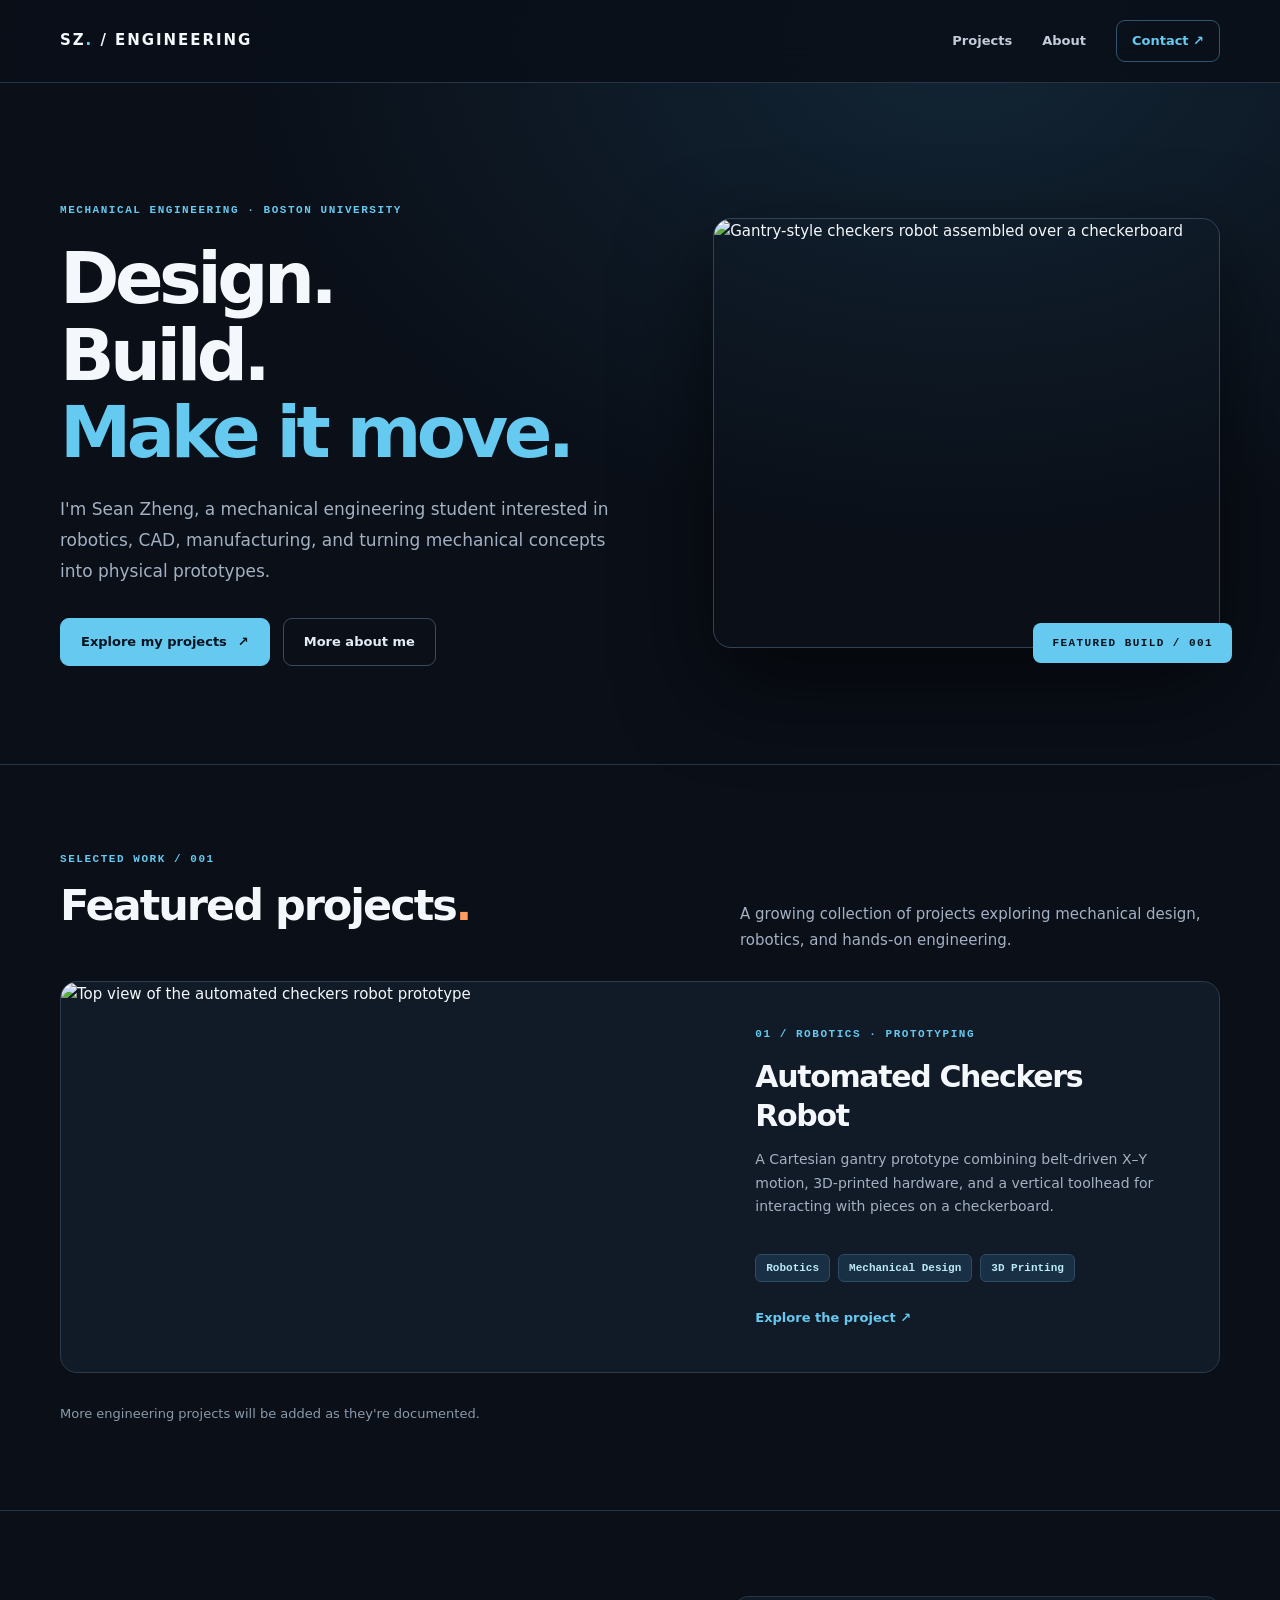
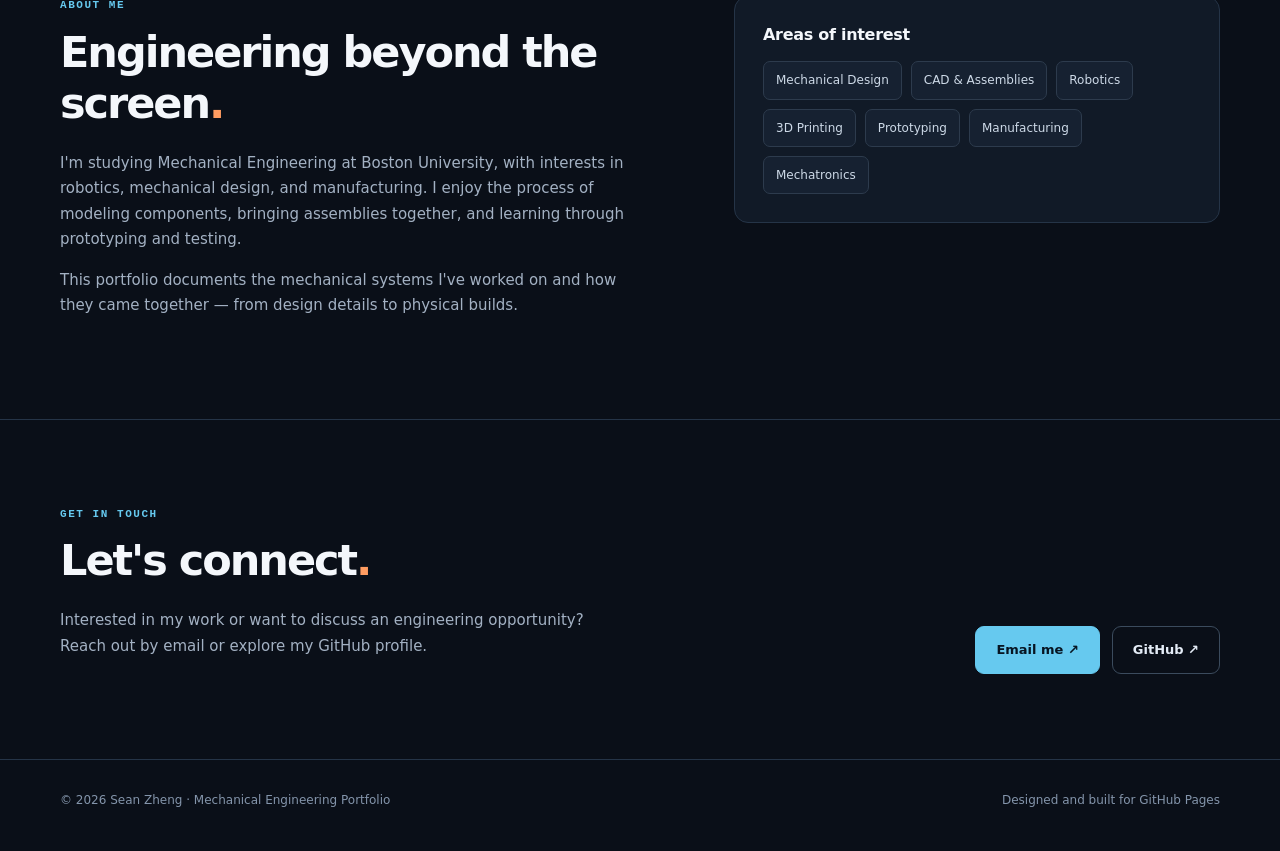
==== index.html @ 4094bebe "Add files via upload" ====
<!doctype html>
<html lang="en"><head><meta charset="utf-8"><meta name="viewport" content="width=device-width, initial-scale=1"><meta name="description" content="Sean Zheng's mechanical engineering portfolio featuring robotics, CAD design, and hands-on prototyping projects."><title>Sean Zheng | Mechanical Engineering</title><link rel="stylesheet" href="styles.css"></head><body>
<header class="site-header"><nav class="container nav" aria-label="Main navigation"><a class="logo" href="index.html">SZ<strong>.</strong> / ENGINEERING</a><div class="navlinks"><a href="#projects">Projects</a><a href="#about">About</a><a class="nav-cta" href="#contact">Contact ↗</a></div></nav></header>
<main><section class="container hero-home" id="home"><div><div class="eyebrow">Mechanical Engineering · Boston University</div><h1>Design.<br>Build.<br><span class="accent">Make it move.</span></h1><p class="lead">I'm Sean Zheng, a mechanical engineering student interested in robotics, CAD, manufacturing, and turning mechanical concepts into physical prototypes.</p><div class="actions"><a class="btn" href="#projects">Explore my projects <span aria-hidden="true">↗</span></a><a class="btn secondary" href="#about">More about me</a></div></div><div class="hero-visual"><img src="assets/checkers-assembly.webp" alt="Gantry-style checkers robot assembled over a checkerboard" fetchpriority="high"></div></section>
<section class="section" id="projects"><div class="container"><div class="section-head"><div><div class="eyebrow">Selected work / 001</div><h2>Featured projects<span class="orange">.</span></h2></div><p>A growing collection of projects exploring mechanical design, robotics, and hands-on engineering.</p></div><a class="project-card" href="projects/checkers-robot.html"><img src="assets/checkers-overhead.webp" alt="Top view of the automated checkers robot prototype" loading="lazy"><div class="card-content"><div class="eyebrow">01 / Robotics · Prototyping</div><h3>Automated Checkers Robot</h3><p>A Cartesian gantry prototype combining belt-driven X–Y motion, 3D-printed hardware, and a vertical toolhead for interacting with pieces on a checkerboard.</p><div class="tags"><span class="tag">Robotics</span><span class="tag">Mechanical Design</span><span class="tag">3D Printing</span></div><span class="text-link">Explore the project ↗</span></div></a><p class="empty-space">More engineering projects will be added as they're documented.</p></div></section>
<section class="section" id="about"><div class="container about-grid"><div><div class="eyebrow">About me</div><h2>Engineering beyond the screen<span class="orange">.</span></h2><p>I'm studying Mechanical Engineering at Boston University, with interests in robotics, mechanical design, and manufacturing. I enjoy the process of modeling components, bringing assemblies together, and learning through prototyping and testing.</p><p>This portfolio documents the mechanical systems I've worked on and how they came together — from design details to physical builds.</p></div><div class="tool-box"><h3>Areas of interest</h3><div class="tool-list"><span>Mechanical Design</span><span>CAD & Assemblies</span><span>Robotics</span><span>3D Printing</span><span>Prototyping</span><span>Manufacturing</span><span>Mechatronics</span></div></div></div></section>
<section class="section" id="contact"><div class="container contact-grid"><div><div class="eyebrow">Get in touch</div><h2>Let's connect<span class="orange">.</span></h2><p>Interested in my work or want to discuss an engineering opportunity? Reach out by email or explore my GitHub profile.</p></div><div class="contact-links"><a class="btn" href="mailto:seanzheng1119@gmail.com">Email me ↗</a><a class="btn secondary" href="https://github.com/zsean1119" target="_blank" rel="noopener noreferrer">GitHub ↗</a></div></div></section></main>
<footer class="footer"><div class="container"><span>© <span id="year">2026</span> Sean Zheng · Mechanical Engineering Portfolio</span><span>Designed and built for GitHub Pages</span></div></footer><script src="script.js"></script></body></html>
---- styles.css ----
:root{color-scheme:dark;--bg:#0a0f18;--panel:#111a27;--panel2:#162131;--line:#253447;--text:#f4f7fb;--muted:#a3b1c3;--blue:#66c9ef;--orange:#ff9c61}*{box-sizing:border-box}html{scroll-behavior:smooth}body{margin:0;background:var(--bg);color:var(--text);font:15px/1.7 Inter,ui-sans-serif,system-ui,-apple-system,BlinkMacSystemFont,"Segoe UI",sans-serif}body:before{content:"";position:absolute;top:0;left:0;right:0;height:700px;background:radial-gradient(ellipse at 75% 6%,rgba(44,107,144,.24),transparent 54%);z-index:-1;pointer-events:none}a{text-decoration:none;color:inherit}button{font:inherit}img{max-width:100%;display:block}.container{width:min(1160px,calc(100% - 48px));margin:auto}.nav{height:82px;display:flex;align-items:center;justify-content:space-between}.site-header{position:sticky;top:0;z-index:10;background:rgba(10,15,24,.88);backdrop-filter:blur(18px);border-bottom:1px solid var(--line)}.logo{font-size:15px;font-weight:900;letter-spacing:.13em}.logo strong{color:var(--blue)}.navlinks{display:flex;align-items:center;gap:30px;font-size:13px;color:#c2ccda;font-weight:650}.navlinks a:hover,.navlinks a:focus-visible{color:var(--blue)}.navlinks .nav-cta{border:1px solid #31556e;border-radius:9px;color:var(--blue);padding:9px 15px}.eyebrow{font-family:ui-monospace,SFMono-Regular,Consolas,monospace;text-transform:uppercase;letter-spacing:.14em;font-size:11px;font-weight:750;color:var(--blue)}.accent{color:var(--blue)}.orange{color:var(--orange)}h1,h2,h3,p{margin-top:0}h1{font-size:clamp(43px,6.5vw,86px);line-height:1.075;letter-spacing:-.063em;font-weight:800;margin:20px 0 23px}h2{font-size:clamp(28px,3.5vw,43px);line-height:1.18;letter-spacing:-.047em;margin:12px 0 22px}h3{font-size:19px;letter-spacing:-.018em;line-height:1.3}p{color:var(--muted)}.lead{font-size:17px;line-height:1.82;max-width:650px}.hero-home{padding:118px 0 98px;display:grid;grid-template-columns:1.07fr .93fr;gap:70px;align-items:center}.hero-home h1{font-size:clamp(48px,5.6vw,76px)}.hero-visual{position:relative}.hero-visual img{border-radius:18px;width:100%;height:430px;object-fit:cover;border:1px solid #314357;box-shadow:0 35px 90px #0009}.hero-visual:after{content:'FEATURED BUILD  /  001';position:absolute;right:-12px;bottom:-15px;white-space:nowrap;background:var(--blue);color:#061320;font:800 11px ui-monospace,monospace;letter-spacing:.13em;padding:14px 19px;border-radius:8px}.actions{display:flex;flex-wrap:wrap;gap:13px;margin-top:31px}.btn{display:inline-flex;align-items:center;gap:11px;background:var(--blue);color:#071522;border:1px solid var(--blue);border-radius:9px;padding:12px 20px;font-weight:750;font-size:13px;transition:transform .2s,background .2s}.btn:hover{transform:translateY(-2px);background:#a0e4fa}.btn.secondary{background:transparent;border-color:#3b4b5d;color:#e4ecf6}.btn.secondary:hover{background:#182636}.section{padding:85px 0;border-top:1px solid var(--line)}.section-head{display:flex;align-items:end;justify-content:space-between;gap:25px;margin-bottom:28px}.section-head p{max-width:480px;margin:0}.project-card{display:grid;grid-template-columns:1.13fr .87fr;border:1px solid #2b3b4d;background:var(--panel);border-radius:17px;overflow:hidden;transition:border-color .2s,transform .2s}.project-card:hover{border-color:#62b5d2;transform:translateY(-3px)}.project-card>img{width:100%;height:390px;object-fit:cover}.card-content{padding:43px 40px;display:flex;flex-direction:column;align-items:flex-start;justify-content:center}.card-content h3{font-size:30px;letter-spacing:-.045em;margin:13px 0}.card-content p{font-size:14px}.tags{display:flex;gap:8px;flex-wrap:wrap;margin:21px 0 25px}.tag{font:700 11px ui-monospace,monospace;color:#bce9f8;background:#193044;border:1px solid #2c4c62;border-radius:6px;padding:7px 10px}.text-link{font-size:13px;color:var(--blue);font-weight:800}.text-link:hover{text-decoration:underline}.about-grid{display:grid;grid-template-columns:1.1fr .9fr;gap:80px;align-items:start}.about-grid p{max-width:620px}.tool-box{border:1px solid var(--line);border-radius:14px;background:var(--panel);padding:28px}.tool-box h3{font-size:16px;margin-bottom:15px}.tool-list{display:flex;flex-wrap:wrap;gap:9px}.tool-list span{background:var(--panel2);padding:8px 12px;border-radius:7px;font-size:12px;color:#cdd9e7;border:1px solid #2d3b4d}.contact-grid{display:grid;grid-template-columns:1fr 1fr;gap:50px;align-items:end}.contact-grid p{max-width:540px}.contact-links{display:flex;flex-wrap:wrap;gap:12px;justify-content:flex-end}.footer{border-top:1px solid var(--line);padding:30px 0 40px;color:#8495ab;font-size:12px}.footer .container{display:flex;justify-content:space-between;gap:20px}.footer a:hover{color:var(--blue)}.breadcrumbs{margin-top:42px;display:inline-block;color:var(--blue);font-size:13px;font-weight:750}.project-hero{padding:52px 0 0}.project-hero h1{font-size:clamp(46px,7.1vw,90px)}.project-hero .lead{max-width:820px}.project-hero-image{width:100%;height:520px;object-fit:cover;border:1px solid #304355;border-radius:17px;margin-top:37px}.spec-grid{display:grid;grid-template-columns:repeat(3,1fr);gap:14px;margin:17px 0 5px}.spec{background:var(--panel);border:1px solid var(--line);border-radius:11px;padding:23px 25px}.spec-label{display:block;font:750 11px ui-monospace,monospace;color:#8b9fb3;text-transform:uppercase;letter-spacing:.08em;margin-bottom:7px}.spec strong{font-size:15px}.details{display:grid;grid-template-columns:1fr 1fr;gap:70px;align-items:center}.details img{width:100%;max-height:590px;object-fit:cover;border-radius:15px;border:1px solid var(--line)}.features{padding:0;margin:0;list-style:none}.features li{border-top:1px solid var(--line);padding:18px 0}.features li strong{display:block;color:var(--text);margin-bottom:3px}.features li span{color:var(--muted);font-size:14px}.gallery{display:grid;grid-template-columns:repeat(3,1fr);gap:16px}.gallery button{cursor:zoom-in;border:1px solid var(--line);background:var(--panel);border-radius:12px;overflow:hidden;padding:0;text-align:left;color:var(--text)}.gallery button:hover{border-color:var(--blue)}.gallery img{width:100%;height:260px;object-fit:cover}.gallery .caption{display:block;padding:12px 15px;font-size:12px;color:#cad6e4}.demo-layout{display:grid;grid-template-columns:1fr 1fr;gap:60px;align-items:center}.demo-layout video{max-height:520px;width:100%;background:#000;border:1px solid var(--line);border-radius:14px}.note{font-size:12px;max-width:650px}.lightbox{position:fixed;inset:0;z-index:40;background:#04070cf0;display:none;place-items:center;padding:50px}.lightbox.is-open{display:grid}.lightbox img{max-width:100%;max-height:86vh;object-fit:contain}.lightbox button{position:absolute;top:16px;right:22px;color:white;background:none;border:0;font-size:32px;cursor:pointer}.empty-space{margin:30px 0 0;color:#8a9aaa;font-size:13px}a:focus-visible,button:focus-visible{outline:2px solid var(--blue);outline-offset:4px}@media(max-width:850px){.hero-home{padding:75px 0;grid-template-columns:1fr;gap:40px}.hero-visual img{height:400px}.project-card{grid-template-columns:1fr}.project-card>img{height:360px}.card-content{padding:28px}.about-grid,.details,.demo-layout{grid-template-columns:1fr;gap:35px}.contact-grid{grid-template-columns:1fr;gap:12px}.contact-links{justify-content:flex-start}.project-hero-image{height:360px}.gallery{grid-template-columns:repeat(2,1fr)}.spec-grid{grid-template-columns:1fr 1fr}}@media(max-width:580px){.container{width:calc(100% - 32px)}.nav{height:68px}.logo{font-size:12px}.navlinks{gap:13px;font-size:12px}.navlinks .nav-cta{padding:7px 9px}.hero-home{padding-top:60px}.hero-home h1{font-size:49px}.hero-visual img{height:310px}.hero-visual:after{right:0}.section{padding:63px 0}.section-head{display:block}.section-head p{margin:10px 0 0}.project-card>img{height:240px}.project-hero{padding-top:20px}.project-hero h1{font-size:52px}.project-hero-image{height:250px;margin-top:25px}.spec-grid,.gallery{grid-template-columns:1fr}.gallery img{height:275px}.footer .container{display:block}.footer .container span{display:block;margin-top:9px}}@media(prefers-reduced-motion:reduce){html{scroll-behavior:auto}*{transition:none!important}}
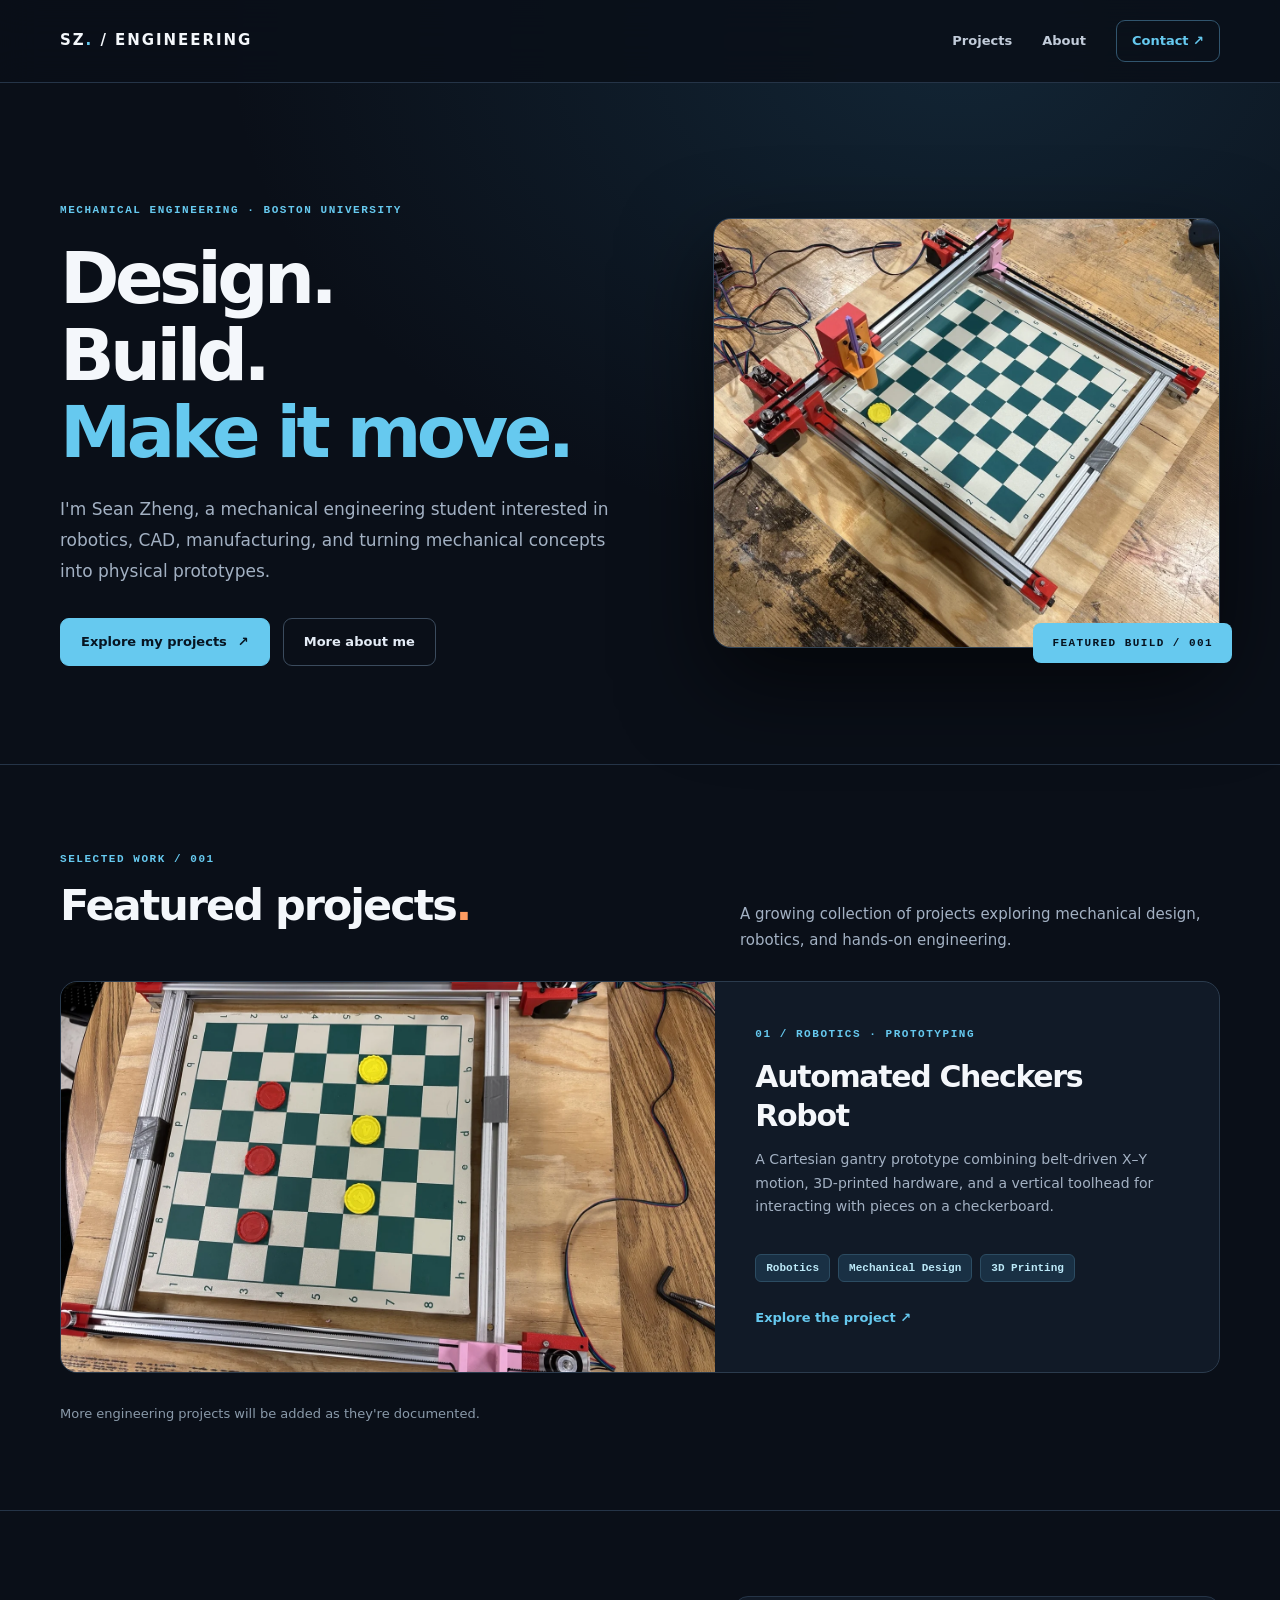
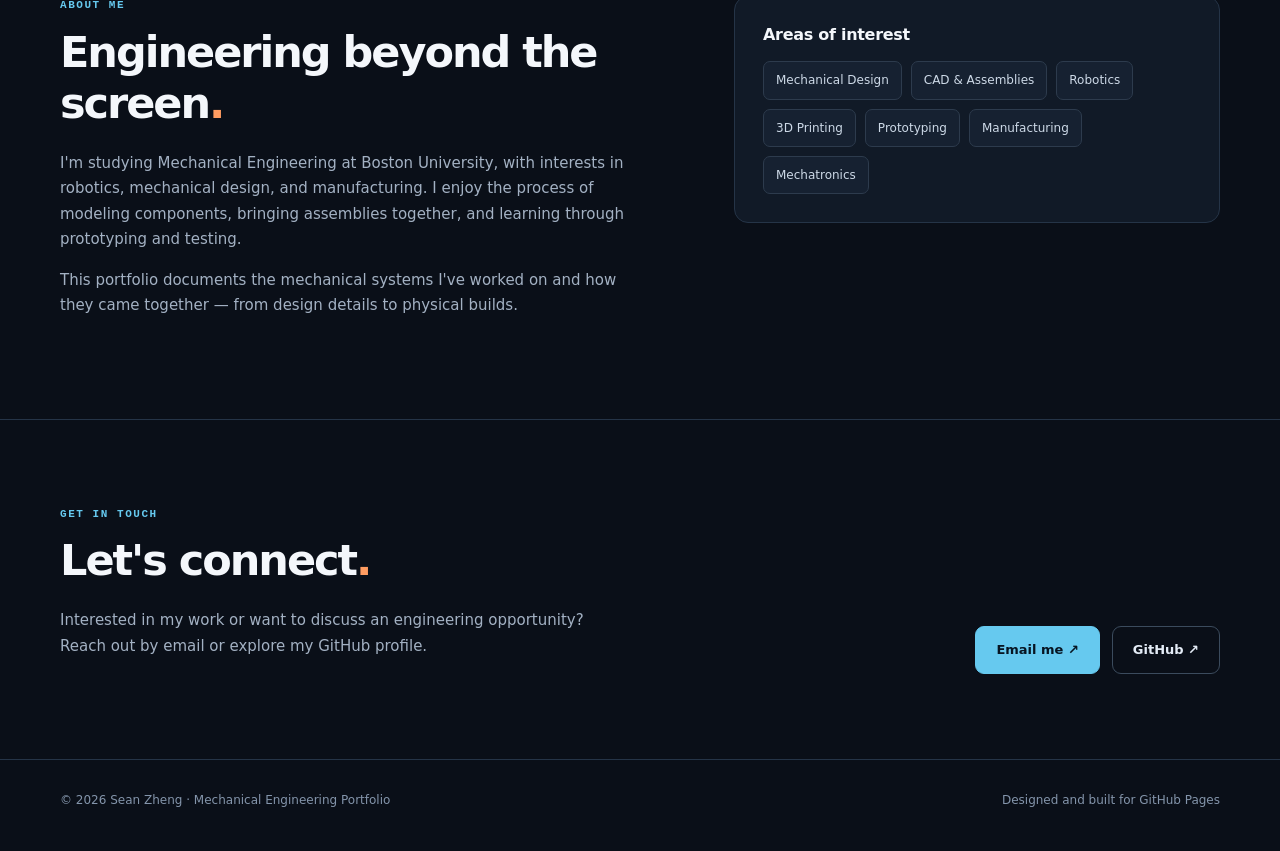
==== commit 0c5a9134: "Add files via upload" ====
--- a/index.html
+++ b/index.html
@@ -1,8 +1,8 @@
 <!doctype html>
 <html lang="en"><head><meta charset="utf-8"><meta name="viewport" content="width=device-width, initial-scale=1"><meta name="description" content="Sean Zheng's mechanical engineering portfolio featuring robotics, CAD design, and hands-on prototyping projects."><title>Sean Zheng | Mechanical Engineering</title><link rel="stylesheet" href="styles.css"></head><body>
 <header class="site-header"><nav class="container nav" aria-label="Main navigation"><a class="logo" href="index.html">SZ<strong>.</strong> / ENGINEERING</a><div class="navlinks"><a href="#projects">Projects</a><a href="#about">About</a><a class="nav-cta" href="#contact">Contact ↗</a></div></nav></header>
-<main><section class="container hero-home" id="home"><div><div class="eyebrow">Mechanical Engineering · Boston University</div><h1>Design.<br>Build.<br><span class="accent">Make it move.</span></h1><p class="lead">I'm Sean Zheng, a mechanical engineering student interested in robotics, CAD, manufacturing, and turning mechanical concepts into physical prototypes.</p><div class="actions"><a class="btn" href="#projects">Explore my projects <span aria-hidden="true">↗</span></a><a class="btn secondary" href="#about">More about me</a></div></div><div class="hero-visual"><img src="assets/checkers-assembly.webp" alt="Gantry-style checkers robot assembled over a checkerboard" fetchpriority="high"></div></section>
-<section class="section" id="projects"><div class="container"><div class="section-head"><div><div class="eyebrow">Selected work / 001</div><h2>Featured projects<span class="orange">.</span></h2></div><p>A growing collection of projects exploring mechanical design, robotics, and hands-on engineering.</p></div><a class="project-card" href="projects/checkers-robot.html"><img src="assets/checkers-overhead.webp" alt="Top view of the automated checkers robot prototype" loading="lazy"><div class="card-content"><div class="eyebrow">01 / Robotics · Prototyping</div><h3>Automated Checkers Robot</h3><p>A Cartesian gantry prototype combining belt-driven X–Y motion, 3D-printed hardware, and a vertical toolhead for interacting with pieces on a checkerboard.</p><div class="tags"><span class="tag">Robotics</span><span class="tag">Mechanical Design</span><span class="tag">3D Printing</span></div><span class="text-link">Explore the project ↗</span></div></a><p class="empty-space">More engineering projects will be added as they're documented.</p></div></section>
+<main><section class="container hero-home" id="home"><div><div class="eyebrow">Mechanical Engineering · Boston University</div><h1>Design.<br>Build.<br><span class="accent">Make it move.</span></h1><p class="lead">I'm Sean Zheng, a mechanical engineering student interested in robotics, CAD, manufacturing, and turning mechanical concepts into physical prototypes.</p><div class="actions"><a class="btn" href="#projects">Explore my projects <span aria-hidden="true">↗</span></a><a class="btn secondary" href="#about">More about me</a></div></div><div class="hero-visual"><img src="assets/Checkers Robot/checkers-assembly.webp" alt="Gantry-style checkers robot assembled over a checkerboard" fetchpriority="high"></div></section>
+<section class="section" id="projects"><div class="container"><div class="section-head"><div><div class="eyebrow">Selected work / 001</div><h2>Featured projects<span class="orange">.</span></h2></div><p>A growing collection of projects exploring mechanical design, robotics, and hands-on engineering.</p></div><a class="project-card" href="projects/checkers-robot.html"><img src="assets/Checkers Robot/checkers-overhead.webp" alt="Top view of the automated checkers robot prototype" loading="lazy"><div class="card-content"><div class="eyebrow">01 / Robotics · Prototyping</div><h3>Automated Checkers Robot</h3><p>A Cartesian gantry prototype combining belt-driven X–Y motion, 3D-printed hardware, and a vertical toolhead for interacting with pieces on a checkerboard.</p><div class="tags"><span class="tag">Robotics</span><span class="tag">Mechanical Design</span><span class="tag">3D Printing</span></div><span class="text-link">Explore the project ↗</span></div></a><p class="empty-space">More engineering projects will be added as they're documented.</p></div></section>
 <section class="section" id="about"><div class="container about-grid"><div><div class="eyebrow">About me</div><h2>Engineering beyond the screen<span class="orange">.</span></h2><p>I'm studying Mechanical Engineering at Boston University, with interests in robotics, mechanical design, and manufacturing. I enjoy the process of modeling components, bringing assemblies together, and learning through prototyping and testing.</p><p>This portfolio documents the mechanical systems I've worked on and how they came together — from design details to physical builds.</p></div><div class="tool-box"><h3>Areas of interest</h3><div class="tool-list"><span>Mechanical Design</span><span>CAD & Assemblies</span><span>Robotics</span><span>3D Printing</span><span>Prototyping</span><span>Manufacturing</span><span>Mechatronics</span></div></div></div></section>
 <section class="section" id="contact"><div class="container contact-grid"><div><div class="eyebrow">Get in touch</div><h2>Let's connect<span class="orange">.</span></h2><p>Interested in my work or want to discuss an engineering opportunity? Reach out by email or explore my GitHub profile.</p></div><div class="contact-links"><a class="btn" href="mailto:seanzheng1119@gmail.com">Email me ↗</a><a class="btn secondary" href="https://github.com/zsean1119" target="_blank" rel="noopener noreferrer">GitHub ↗</a></div></div></section></main>
 <footer class="footer"><div class="container"><span>© <span id="year">2026</span> Sean Zheng · Mechanical Engineering Portfolio</span><span>Designed and built for GitHub Pages</span></div></footer><script src="script.js"></script></body></html>
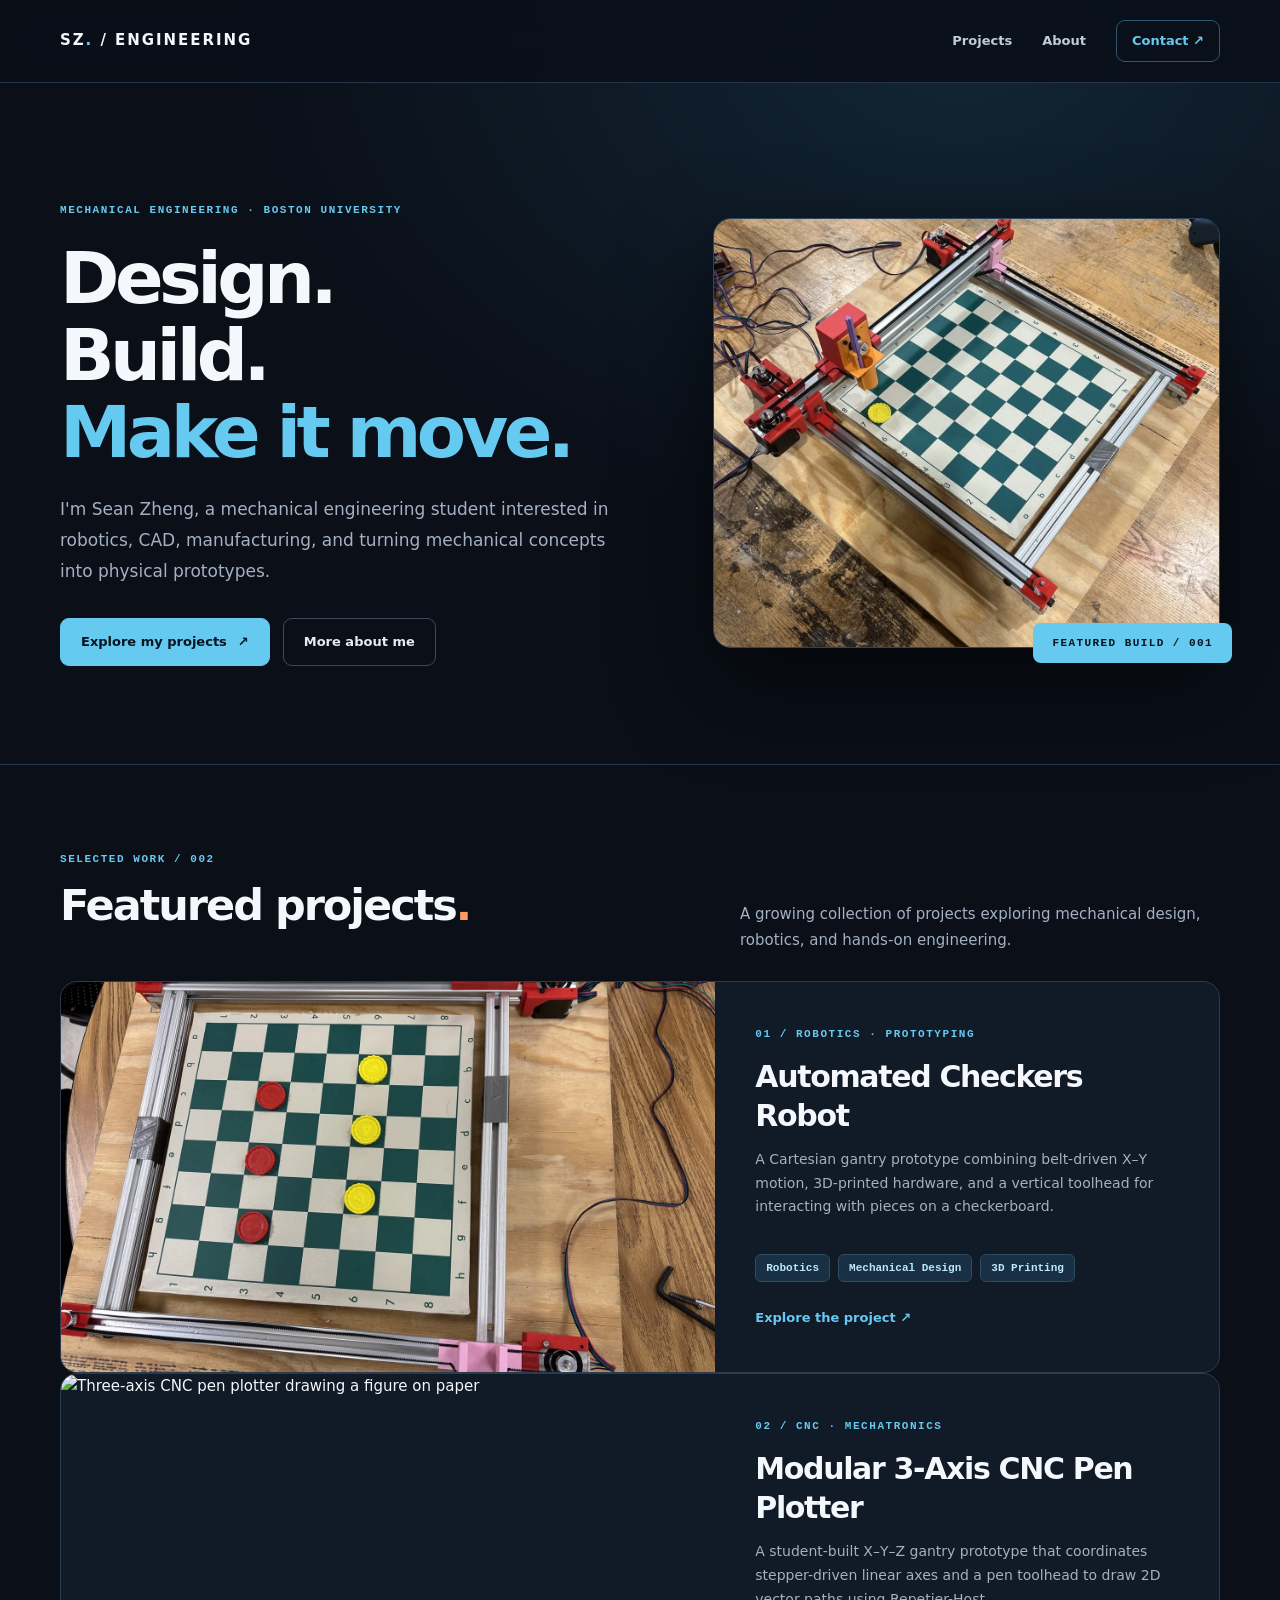
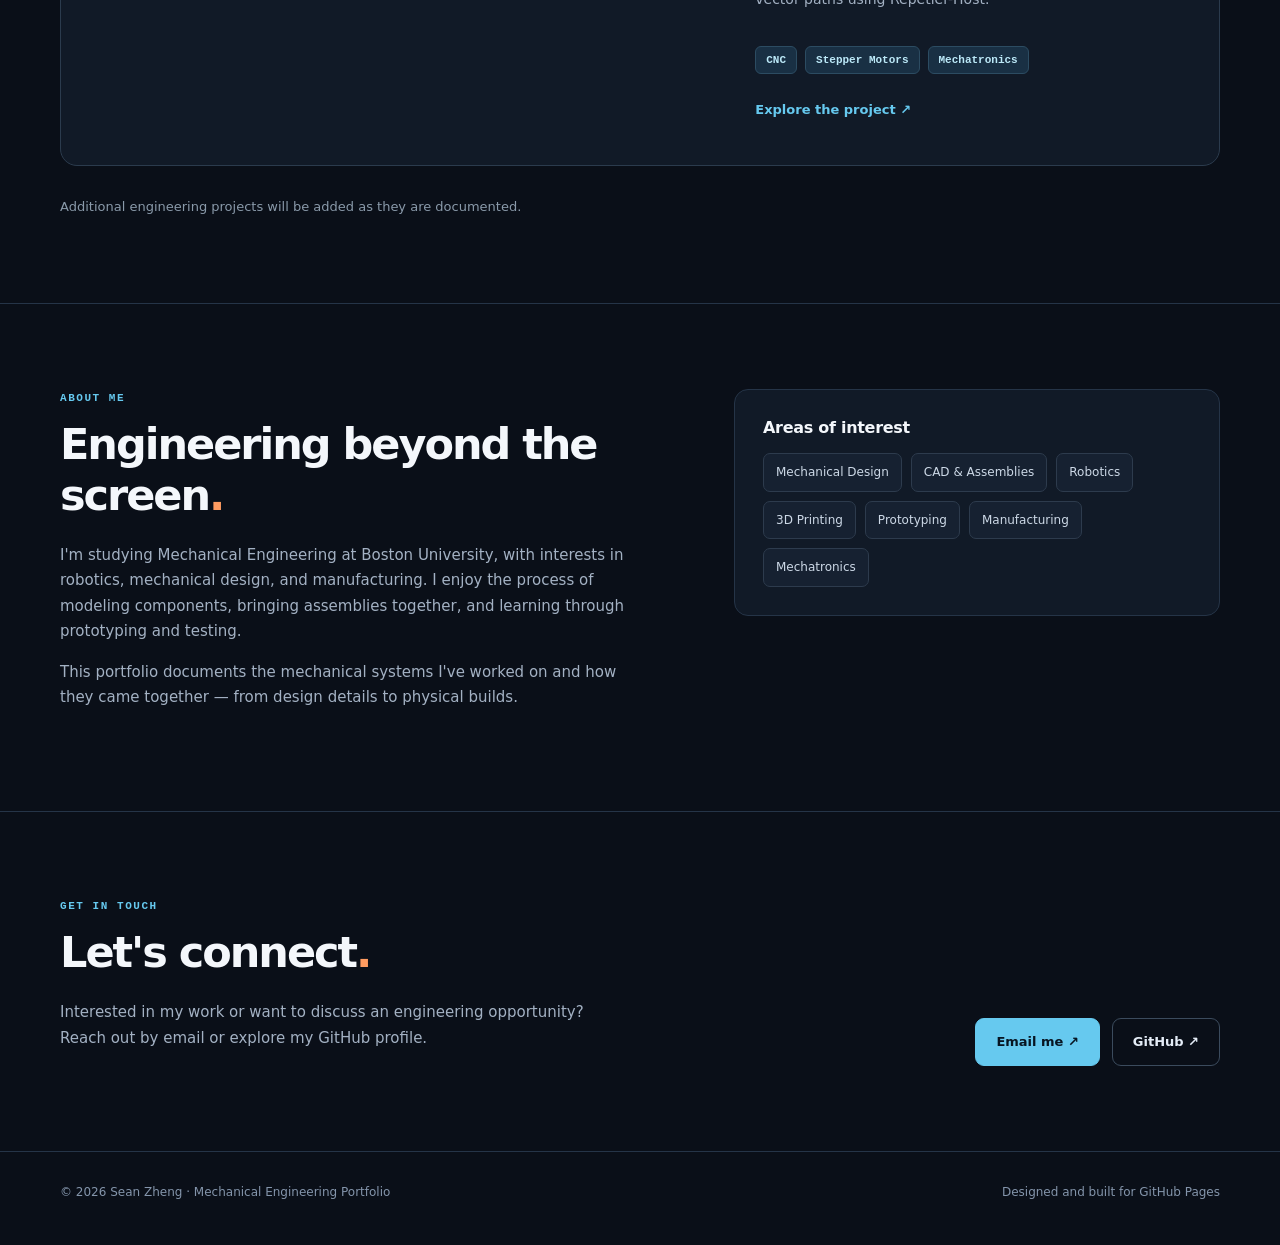
==== commit d89d7177: "Add files via upload" ====
--- a/index.html
+++ b/index.html
@@ -2,7 +2,7 @@
 <html lang="en"><head><meta charset="utf-8"><meta name="viewport" content="width=device-width, initial-scale=1"><meta name="description" content="Sean Zheng's mechanical engineering portfolio featuring robotics, CAD design, and hands-on prototyping projects."><title>Sean Zheng | Mechanical Engineering</title><link rel="stylesheet" href="styles.css"></head><body>
 <header class="site-header"><nav class="container nav" aria-label="Main navigation"><a class="logo" href="index.html">SZ<strong>.</strong> / ENGINEERING</a><div class="navlinks"><a href="#projects">Projects</a><a href="#about">About</a><a class="nav-cta" href="#contact">Contact ↗</a></div></nav></header>
 <main><section class="container hero-home" id="home"><div><div class="eyebrow">Mechanical Engineering · Boston University</div><h1>Design.<br>Build.<br><span class="accent">Make it move.</span></h1><p class="lead">I'm Sean Zheng, a mechanical engineering student interested in robotics, CAD, manufacturing, and turning mechanical concepts into physical prototypes.</p><div class="actions"><a class="btn" href="#projects">Explore my projects <span aria-hidden="true">↗</span></a><a class="btn secondary" href="#about">More about me</a></div></div><div class="hero-visual"><img src="assets/Checkers Robot/checkers-assembly.webp" alt="Gantry-style checkers robot assembled over a checkerboard" fetchpriority="high"></div></section>
-<section class="section" id="projects"><div class="container"><div class="section-head"><div><div class="eyebrow">Selected work / 001</div><h2>Featured projects<span class="orange">.</span></h2></div><p>A growing collection of projects exploring mechanical design, robotics, and hands-on engineering.</p></div><a class="project-card" href="projects/checkers-robot.html"><img src="assets/Checkers Robot/checkers-overhead.webp" alt="Top view of the automated checkers robot prototype" loading="lazy"><div class="card-content"><div class="eyebrow">01 / Robotics · Prototyping</div><h3>Automated Checkers Robot</h3><p>A Cartesian gantry prototype combining belt-driven X–Y motion, 3D-printed hardware, and a vertical toolhead for interacting with pieces on a checkerboard.</p><div class="tags"><span class="tag">Robotics</span><span class="tag">Mechanical Design</span><span class="tag">3D Printing</span></div><span class="text-link">Explore the project ↗</span></div></a><p class="empty-space">More engineering projects will be added as they're documented.</p></div></section>
+<section class="section" id="projects"><div class="container"><div class="section-head"><div><div class="eyebrow">Selected work / 002</div><h2>Featured projects<span class="orange">.</span></h2></div><p>A growing collection of projects exploring mechanical design, robotics, and hands-on engineering.</p></div><a class="project-card" href="projects/checkers-robot.html"><img src="assets/Checkers Robot/checkers-overhead.webp" alt="Top view of the automated checkers robot prototype" loading="lazy"><div class="card-content"><div class="eyebrow">01 / Robotics · Prototyping</div><h3>Automated Checkers Robot</h3><p>A Cartesian gantry prototype combining belt-driven X–Y motion, 3D-printed hardware, and a vertical toolhead for interacting with pieces on a checkerboard.</p><div class="tags"><span class="tag">Robotics</span><span class="tag">Mechanical Design</span><span class="tag">3D Printing</span></div><span class="text-link">Explore the project ↗</span></div></a><a class="project-card" href="projects/cnc-pen-plotter.html"><img src="assets/CNC Pen Plotter/plotter-complete.webp" alt="Three-axis CNC pen plotter drawing a figure on paper" loading="lazy"><div class="card-content"><div class="eyebrow">02 / CNC · Mechatronics</div><h3>Modular 3-Axis CNC Pen Plotter</h3><p>A student-built X–Y–Z gantry prototype that coordinates stepper-driven linear axes and a pen toolhead to draw 2D vector paths using Repetier-Host.</p><div class="tags"><span class="tag">CNC</span><span class="tag">Stepper Motors</span><span class="tag">Mechatronics</span></div><span class="text-link">Explore the project ↗</span></div></a><p class="empty-space">Additional engineering projects will be added as they are documented.</p></div></section>
 <section class="section" id="about"><div class="container about-grid"><div><div class="eyebrow">About me</div><h2>Engineering beyond the screen<span class="orange">.</span></h2><p>I'm studying Mechanical Engineering at Boston University, with interests in robotics, mechanical design, and manufacturing. I enjoy the process of modeling components, bringing assemblies together, and learning through prototyping and testing.</p><p>This portfolio documents the mechanical systems I've worked on and how they came together — from design details to physical builds.</p></div><div class="tool-box"><h3>Areas of interest</h3><div class="tool-list"><span>Mechanical Design</span><span>CAD & Assemblies</span><span>Robotics</span><span>3D Printing</span><span>Prototyping</span><span>Manufacturing</span><span>Mechatronics</span></div></div></div></section>
 <section class="section" id="contact"><div class="container contact-grid"><div><div class="eyebrow">Get in touch</div><h2>Let's connect<span class="orange">.</span></h2><p>Interested in my work or want to discuss an engineering opportunity? Reach out by email or explore my GitHub profile.</p></div><div class="contact-links"><a class="btn" href="mailto:seanzheng1119@gmail.com">Email me ↗</a><a class="btn secondary" href="https://github.com/zsean1119" target="_blank" rel="noopener noreferrer">GitHub ↗</a></div></div></section></main>
 <footer class="footer"><div class="container"><span>© <span id="year">2026</span> Sean Zheng · Mechanical Engineering Portfolio</span><span>Designed and built for GitHub Pages</span></div></footer><script src="script.js"></script></body></html>
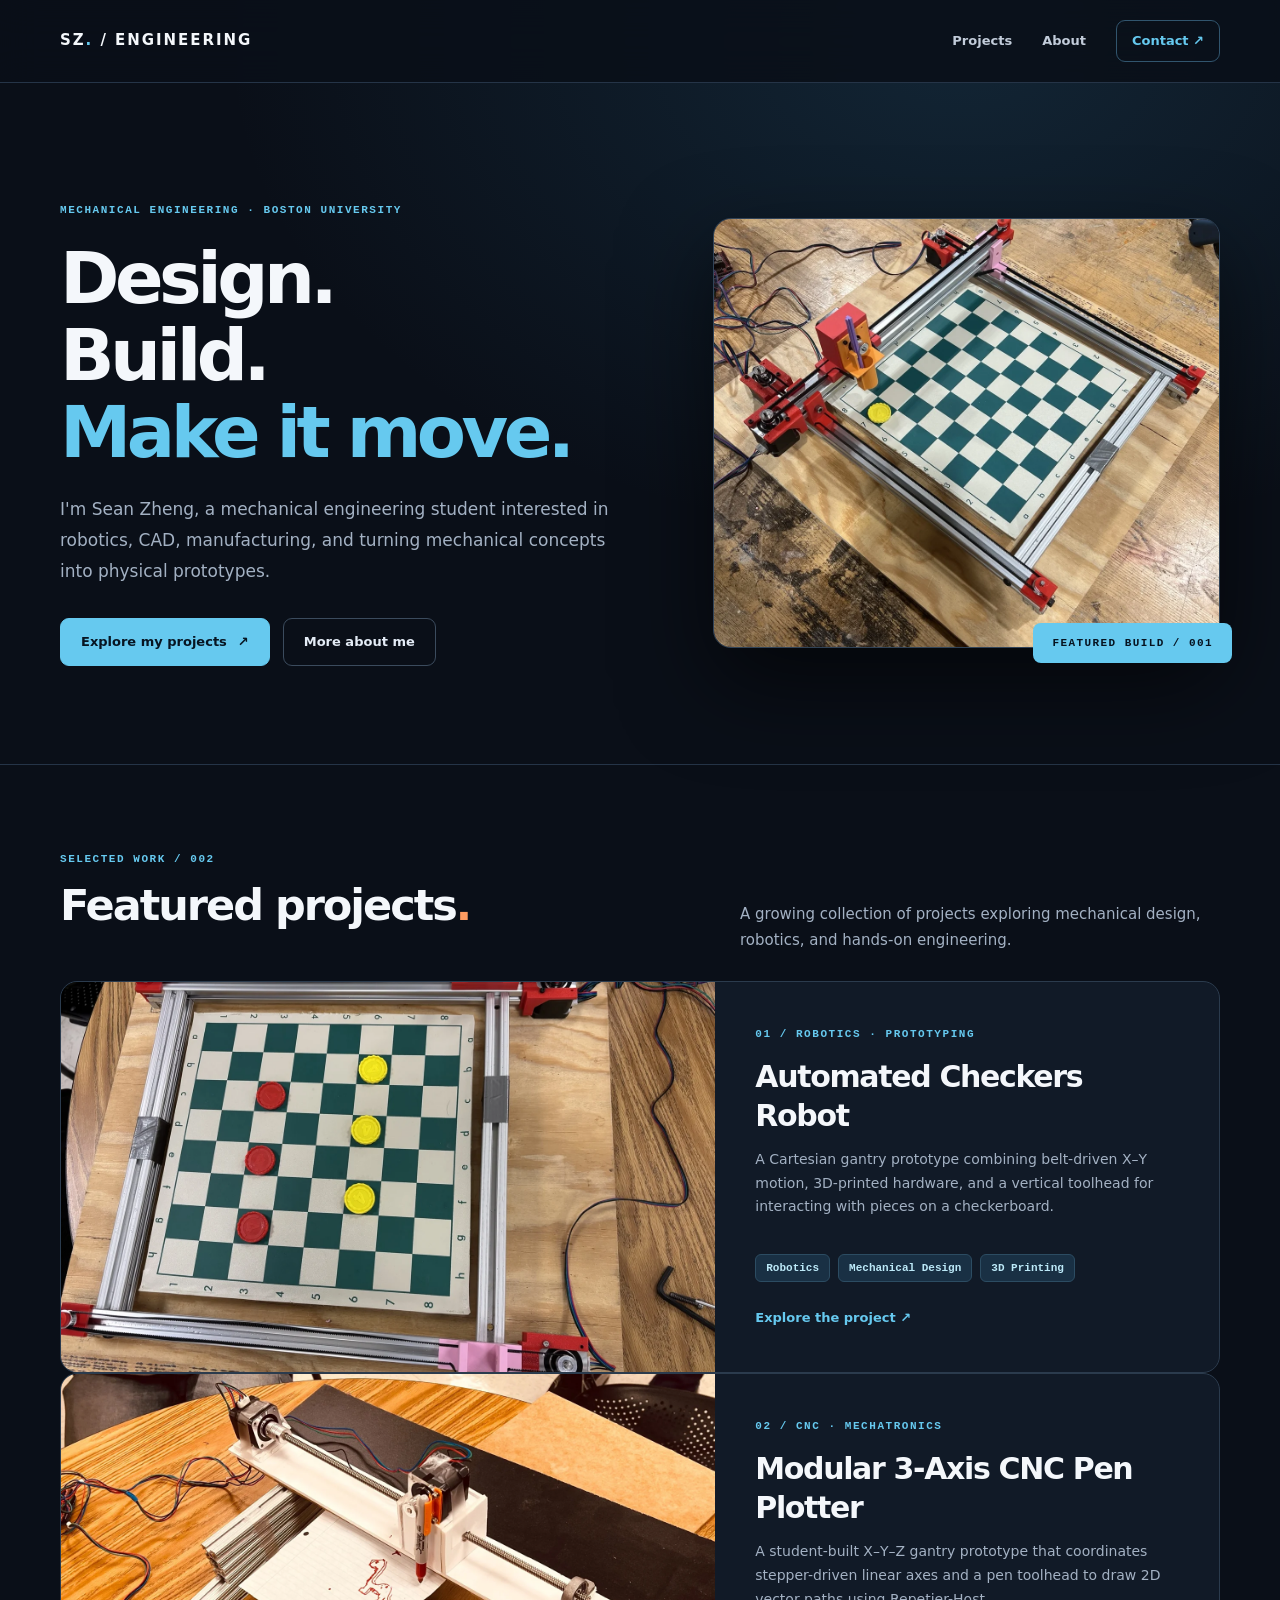
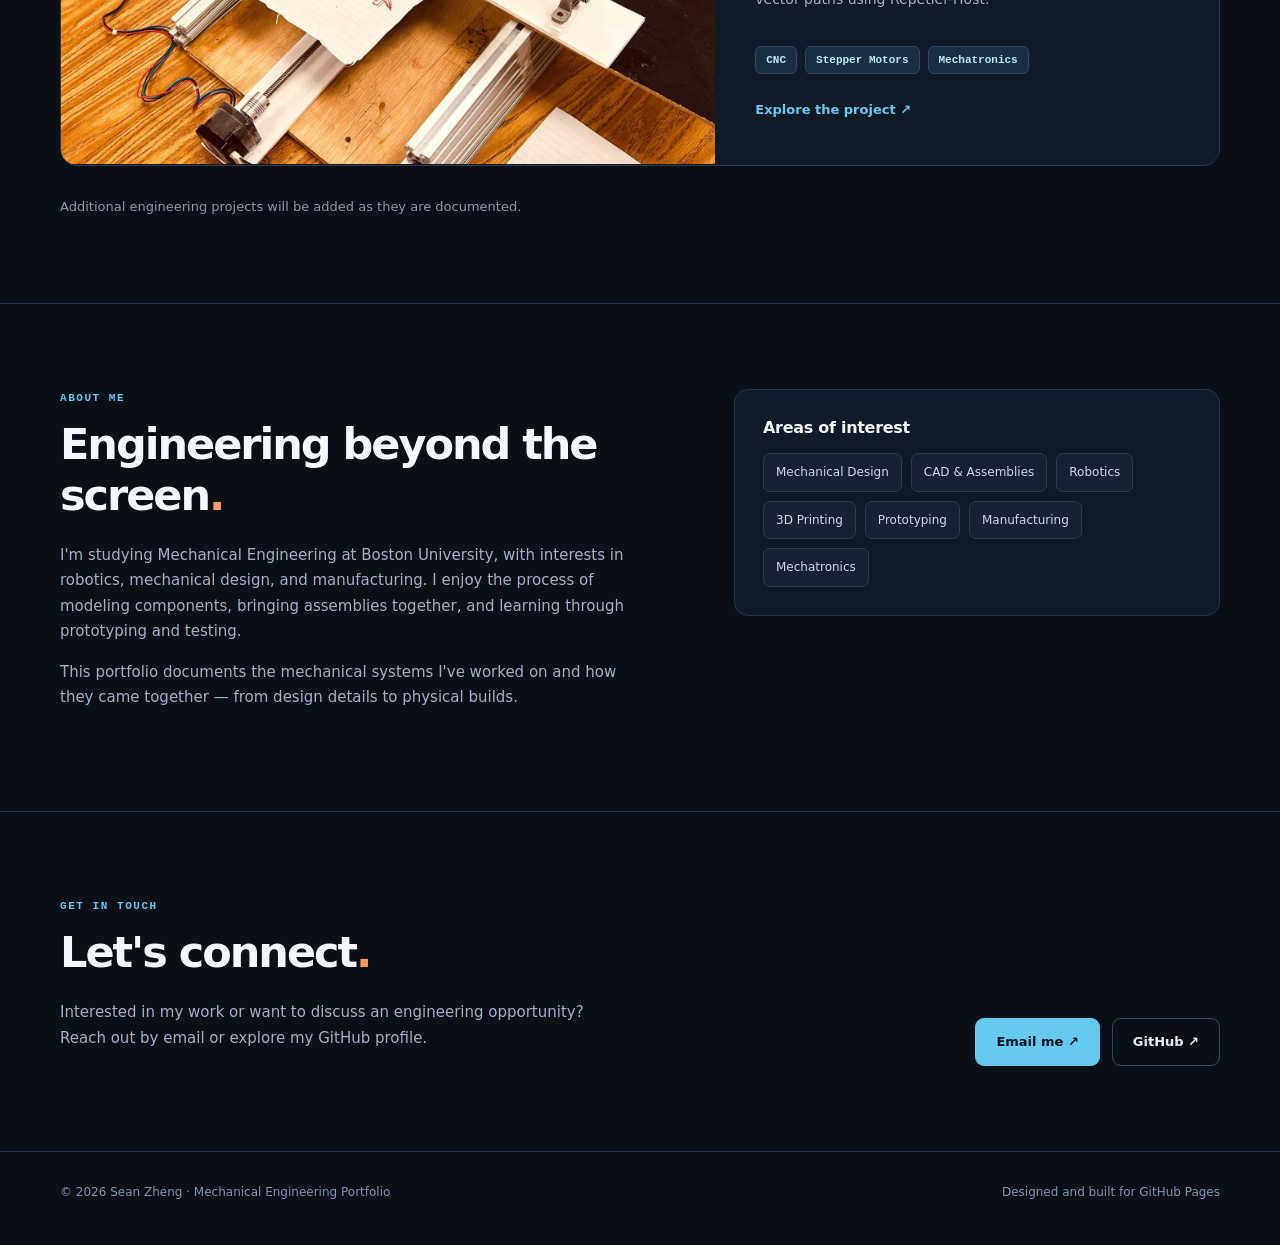
==== commit 7ecac9bb: "Add files via upload" ====
--- a/index.html
+++ b/index.html
@@ -2,7 +2,7 @@
 <html lang="en"><head><meta charset="utf-8"><meta name="viewport" content="width=device-width, initial-scale=1"><meta name="description" content="Sean Zheng's mechanical engineering portfolio featuring robotics, CAD design, and hands-on prototyping projects."><title>Sean Zheng | Mechanical Engineering</title><link rel="stylesheet" href="styles.css"></head><body>
 <header class="site-header"><nav class="container nav" aria-label="Main navigation"><a class="logo" href="index.html">SZ<strong>.</strong> / ENGINEERING</a><div class="navlinks"><a href="#projects">Projects</a><a href="#about">About</a><a class="nav-cta" href="#contact">Contact ↗</a></div></nav></header>
 <main><section class="container hero-home" id="home"><div><div class="eyebrow">Mechanical Engineering · Boston University</div><h1>Design.<br>Build.<br><span class="accent">Make it move.</span></h1><p class="lead">I'm Sean Zheng, a mechanical engineering student interested in robotics, CAD, manufacturing, and turning mechanical concepts into physical prototypes.</p><div class="actions"><a class="btn" href="#projects">Explore my projects <span aria-hidden="true">↗</span></a><a class="btn secondary" href="#about">More about me</a></div></div><div class="hero-visual"><img src="assets/Checkers Robot/checkers-assembly.webp" alt="Gantry-style checkers robot assembled over a checkerboard" fetchpriority="high"></div></section>
-<section class="section" id="projects"><div class="container"><div class="section-head"><div><div class="eyebrow">Selected work / 002</div><h2>Featured projects<span class="orange">.</span></h2></div><p>A growing collection of projects exploring mechanical design, robotics, and hands-on engineering.</p></div><a class="project-card" href="projects/checkers-robot.html"><img src="assets/Checkers Robot/checkers-overhead.webp" alt="Top view of the automated checkers robot prototype" loading="lazy"><div class="card-content"><div class="eyebrow">01 / Robotics · Prototyping</div><h3>Automated Checkers Robot</h3><p>A Cartesian gantry prototype combining belt-driven X–Y motion, 3D-printed hardware, and a vertical toolhead for interacting with pieces on a checkerboard.</p><div class="tags"><span class="tag">Robotics</span><span class="tag">Mechanical Design</span><span class="tag">3D Printing</span></div><span class="text-link">Explore the project ↗</span></div></a><a class="project-card" href="projects/cnc-pen-plotter.html"><img src="assets/CNC Pen Plotter/plotter-complete.webp" alt="Three-axis CNC pen plotter drawing a figure on paper" loading="lazy"><div class="card-content"><div class="eyebrow">02 / CNC · Mechatronics</div><h3>Modular 3-Axis CNC Pen Plotter</h3><p>A student-built X–Y–Z gantry prototype that coordinates stepper-driven linear axes and a pen toolhead to draw 2D vector paths using Repetier-Host.</p><div class="tags"><span class="tag">CNC</span><span class="tag">Stepper Motors</span><span class="tag">Mechatronics</span></div><span class="text-link">Explore the project ↗</span></div></a><p class="empty-space">Additional engineering projects will be added as they are documented.</p></div></section>
+<section class="section" id="projects"><div class="container"><div class="section-head"><div><div class="eyebrow">Selected work / 002</div><h2>Featured projects<span class="orange">.</span></h2></div><p>A growing collection of projects exploring mechanical design, robotics, and hands-on engineering.</p></div><a class="project-card" href="projects/checkers-robot.html"><img src="assets/Checkers Robot/checkers-overhead.webp" alt="Top view of the automated checkers robot prototype" loading="lazy"><div class="card-content"><div class="eyebrow">01 / Robotics · Prototyping</div><h3>Automated Checkers Robot</h3><p>A Cartesian gantry prototype combining belt-driven X–Y motion, 3D-printed hardware, and a vertical toolhead for interacting with pieces on a checkerboard.</p><div class="tags"><span class="tag">Robotics</span><span class="tag">Mechanical Design</span><span class="tag">3D Printing</span></div><span class="text-link">Explore the project ↗</span></div></a><a class="project-card" href="projects/cnc-pen-plotter.html"><img src="assets/cnc-pen-plotter/plotter-complete.webp" alt="Three-axis CNC pen plotter drawing a figure on paper" loading="lazy"><div class="card-content"><div class="eyebrow">02 / CNC · Mechatronics</div><h3>Modular 3-Axis CNC Pen Plotter</h3><p>A student-built X–Y–Z gantry prototype that coordinates stepper-driven linear axes and a pen toolhead to draw 2D vector paths using Repetier-Host.</p><div class="tags"><span class="tag">CNC</span><span class="tag">Stepper Motors</span><span class="tag">Mechatronics</span></div><span class="text-link">Explore the project ↗</span></div></a><p class="empty-space">Additional engineering projects will be added as they are documented.</p></div></section>
 <section class="section" id="about"><div class="container about-grid"><div><div class="eyebrow">About me</div><h2>Engineering beyond the screen<span class="orange">.</span></h2><p>I'm studying Mechanical Engineering at Boston University, with interests in robotics, mechanical design, and manufacturing. I enjoy the process of modeling components, bringing assemblies together, and learning through prototyping and testing.</p><p>This portfolio documents the mechanical systems I've worked on and how they came together — from design details to physical builds.</p></div><div class="tool-box"><h3>Areas of interest</h3><div class="tool-list"><span>Mechanical Design</span><span>CAD & Assemblies</span><span>Robotics</span><span>3D Printing</span><span>Prototyping</span><span>Manufacturing</span><span>Mechatronics</span></div></div></div></section>
 <section class="section" id="contact"><div class="container contact-grid"><div><div class="eyebrow">Get in touch</div><h2>Let's connect<span class="orange">.</span></h2><p>Interested in my work or want to discuss an engineering opportunity? Reach out by email or explore my GitHub profile.</p></div><div class="contact-links"><a class="btn" href="mailto:seanzheng1119@gmail.com">Email me ↗</a><a class="btn secondary" href="https://github.com/zsean1119" target="_blank" rel="noopener noreferrer">GitHub ↗</a></div></div></section></main>
 <footer class="footer"><div class="container"><span>© <span id="year">2026</span> Sean Zheng · Mechanical Engineering Portfolio</span><span>Designed and built for GitHub Pages</span></div></footer><script src="script.js"></script></body></html>
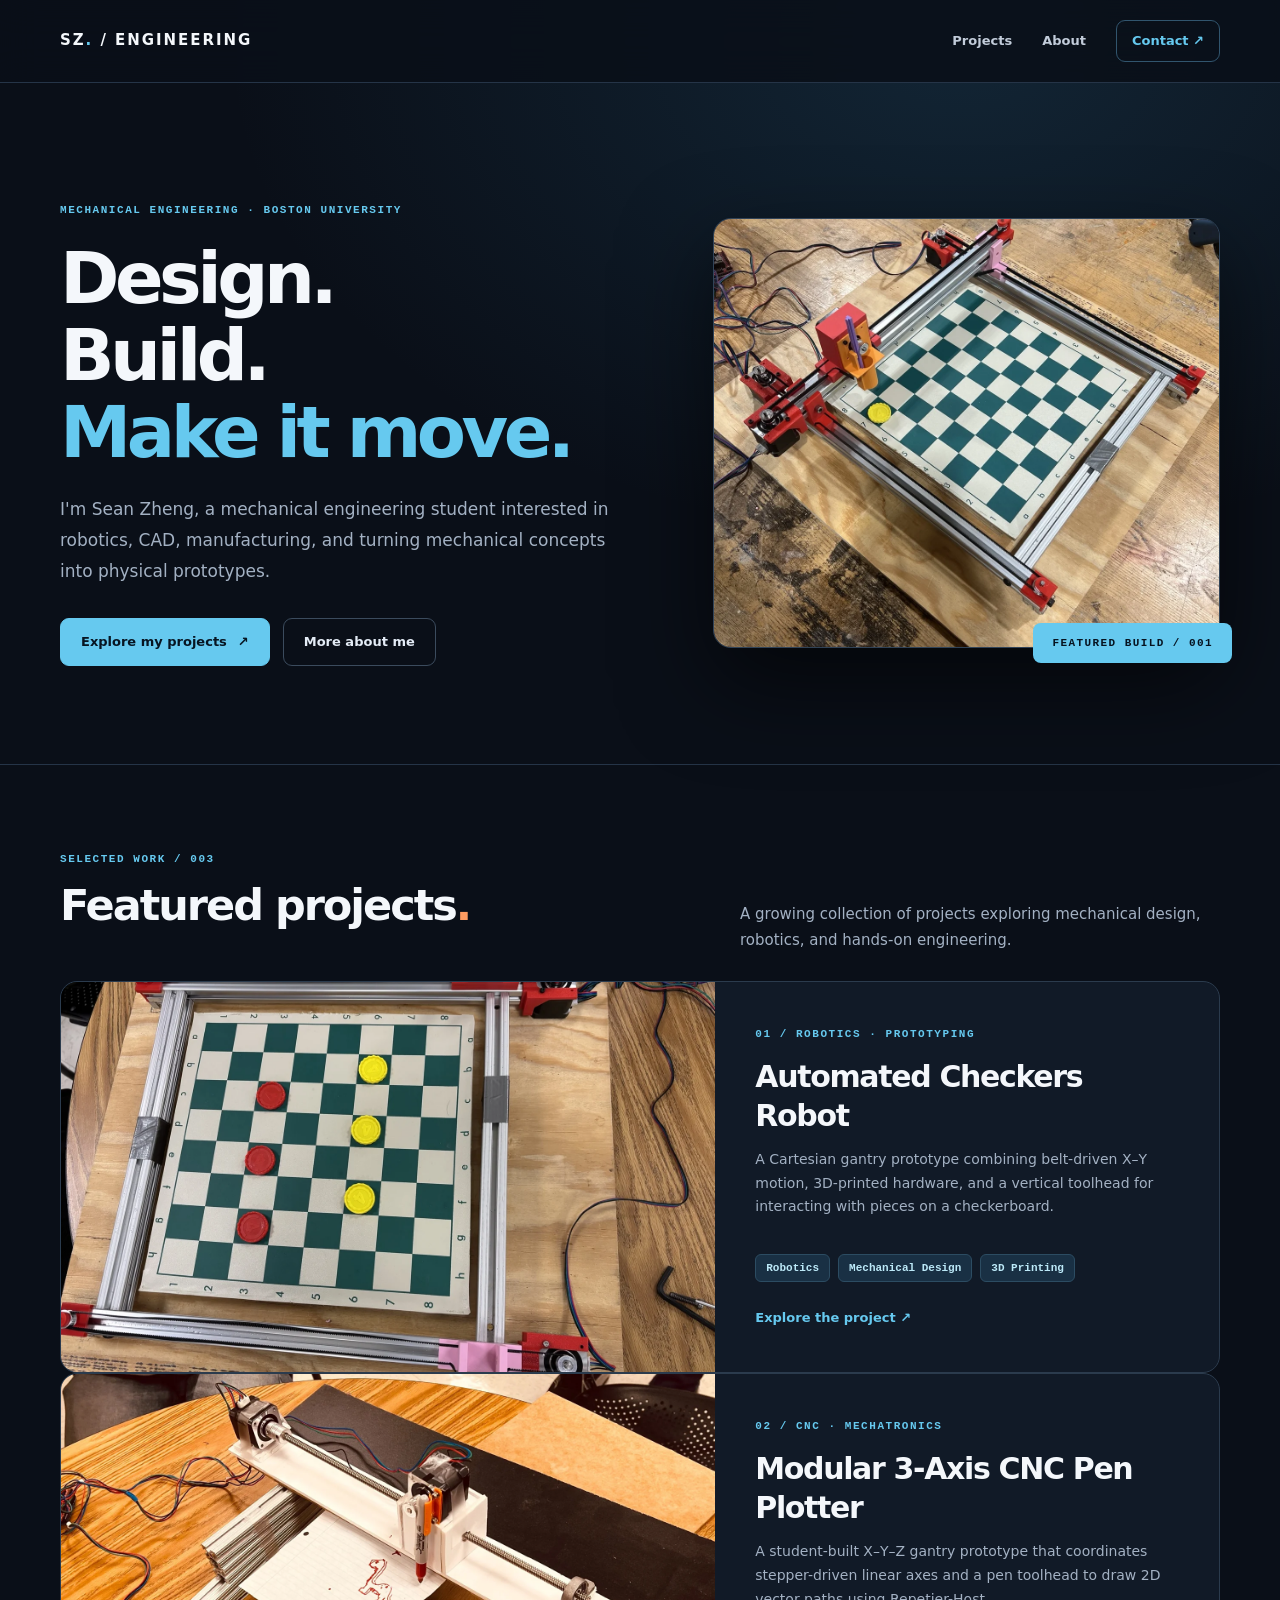
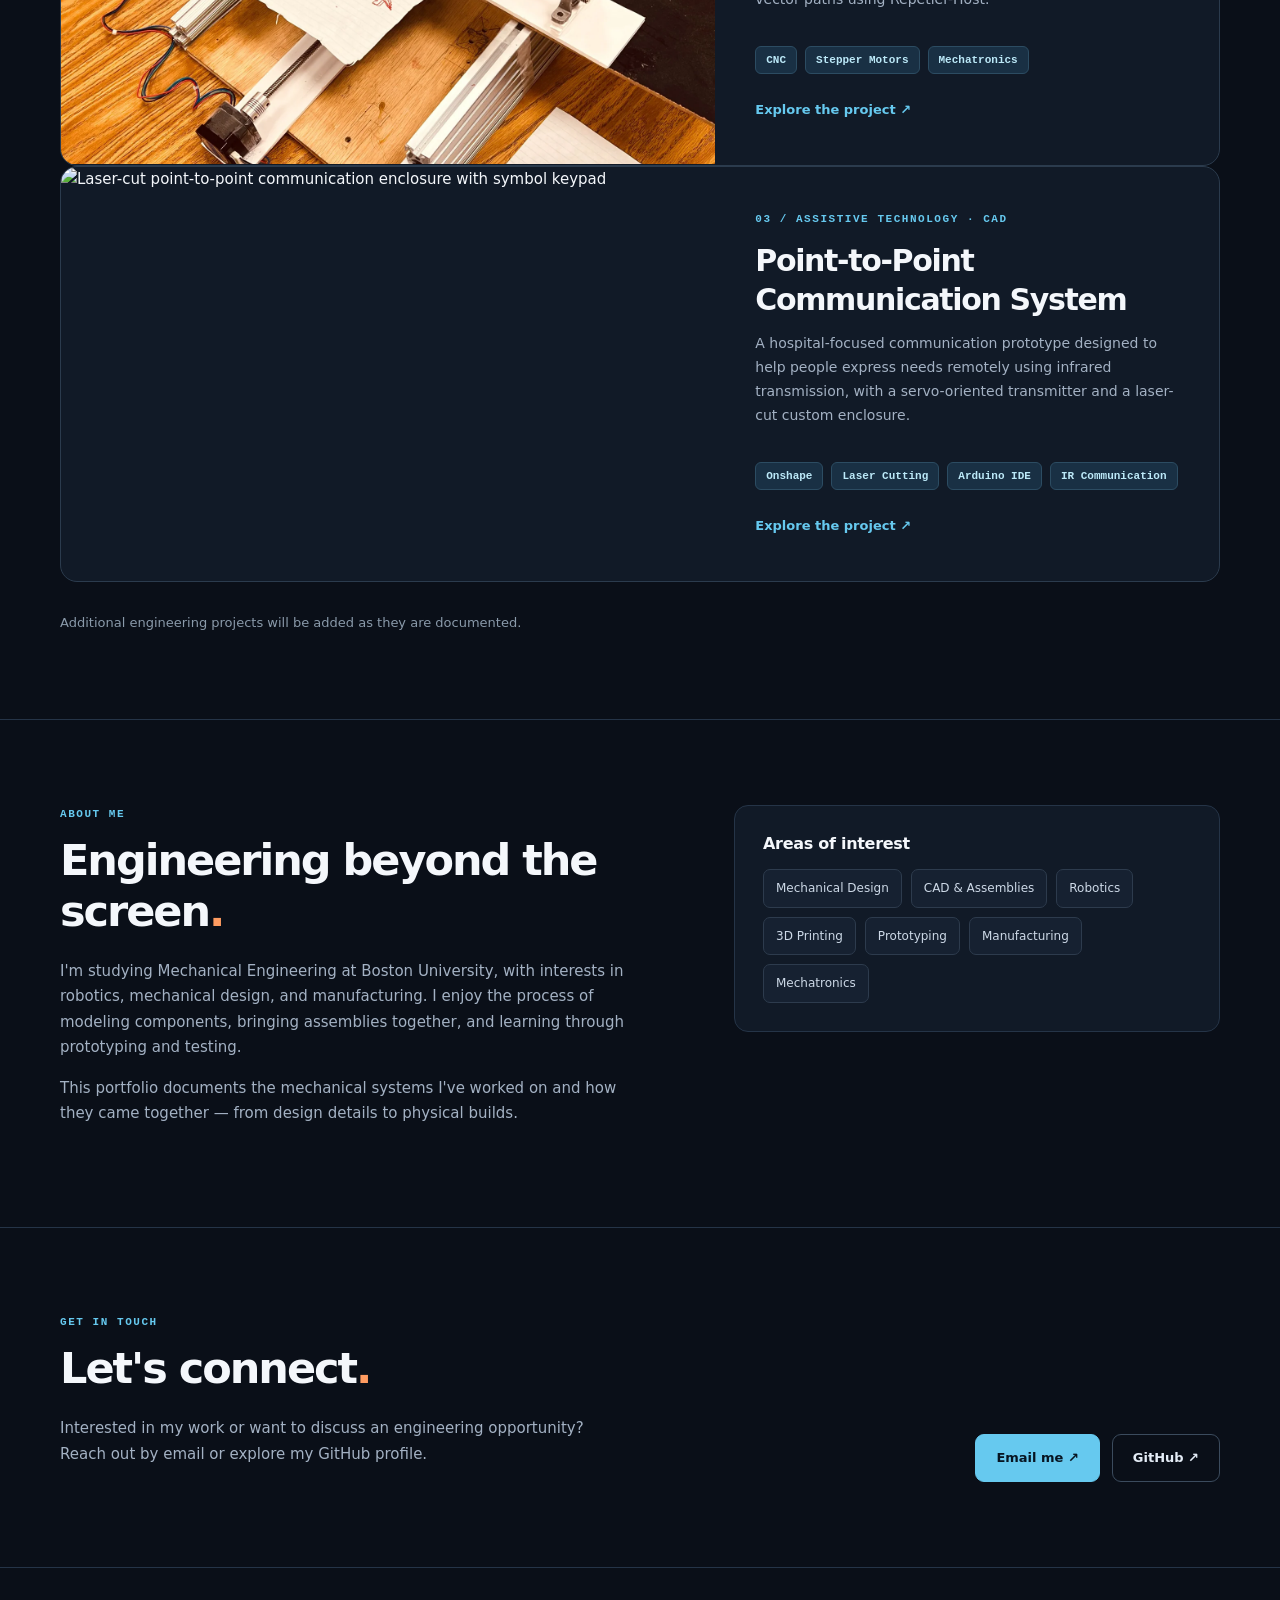
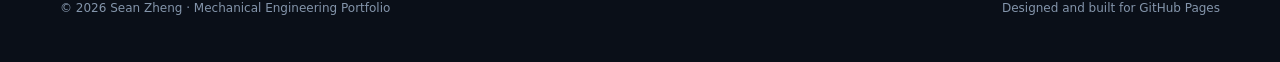
==== commit ba400d04: "Add files via upload" ====
--- a/index.html
+++ b/index.html
@@ -2,7 +2,7 @@
 <html lang="en"><head><meta charset="utf-8"><meta name="viewport" content="width=device-width, initial-scale=1"><meta name="description" content="Sean Zheng's mechanical engineering portfolio featuring robotics, CAD design, and hands-on prototyping projects."><title>Sean Zheng | Mechanical Engineering</title><link rel="stylesheet" href="styles.css"></head><body>
 <header class="site-header"><nav class="container nav" aria-label="Main navigation"><a class="logo" href="index.html">SZ<strong>.</strong> / ENGINEERING</a><div class="navlinks"><a href="#projects">Projects</a><a href="#about">About</a><a class="nav-cta" href="#contact">Contact ↗</a></div></nav></header>
 <main><section class="container hero-home" id="home"><div><div class="eyebrow">Mechanical Engineering · Boston University</div><h1>Design.<br>Build.<br><span class="accent">Make it move.</span></h1><p class="lead">I'm Sean Zheng, a mechanical engineering student interested in robotics, CAD, manufacturing, and turning mechanical concepts into physical prototypes.</p><div class="actions"><a class="btn" href="#projects">Explore my projects <span aria-hidden="true">↗</span></a><a class="btn secondary" href="#about">More about me</a></div></div><div class="hero-visual"><img src="assets/Checkers Robot/checkers-assembly.webp" alt="Gantry-style checkers robot assembled over a checkerboard" fetchpriority="high"></div></section>
-<section class="section" id="projects"><div class="container"><div class="section-head"><div><div class="eyebrow">Selected work / 002</div><h2>Featured projects<span class="orange">.</span></h2></div><p>A growing collection of projects exploring mechanical design, robotics, and hands-on engineering.</p></div><a class="project-card" href="projects/checkers-robot.html"><img src="assets/Checkers Robot/checkers-overhead.webp" alt="Top view of the automated checkers robot prototype" loading="lazy"><div class="card-content"><div class="eyebrow">01 / Robotics · Prototyping</div><h3>Automated Checkers Robot</h3><p>A Cartesian gantry prototype combining belt-driven X–Y motion, 3D-printed hardware, and a vertical toolhead for interacting with pieces on a checkerboard.</p><div class="tags"><span class="tag">Robotics</span><span class="tag">Mechanical Design</span><span class="tag">3D Printing</span></div><span class="text-link">Explore the project ↗</span></div></a><a class="project-card" href="projects/cnc-pen-plotter.html"><img src="assets/cnc-pen-plotter/plotter-complete.webp" alt="Three-axis CNC pen plotter drawing a figure on paper" loading="lazy"><div class="card-content"><div class="eyebrow">02 / CNC · Mechatronics</div><h3>Modular 3-Axis CNC Pen Plotter</h3><p>A student-built X–Y–Z gantry prototype that coordinates stepper-driven linear axes and a pen toolhead to draw 2D vector paths using Repetier-Host.</p><div class="tags"><span class="tag">CNC</span><span class="tag">Stepper Motors</span><span class="tag">Mechatronics</span></div><span class="text-link">Explore the project ↗</span></div></a><p class="empty-space">Additional engineering projects will be added as they are documented.</p></div></section>
+<section class="section" id="projects"><div class="container"><div class="section-head"><div><div class="eyebrow">Selected work / 003</div><h2>Featured projects<span class="orange">.</span></h2></div><p>A growing collection of projects exploring mechanical design, robotics, and hands-on engineering.</p></div><a class="project-card" href="projects/checkers-robot.html"><img src="assets/Checkers Robot/checkers-overhead.webp" alt="Top view of the automated checkers robot prototype" loading="lazy"><div class="card-content"><div class="eyebrow">01 / Robotics · Prototyping</div><h3>Automated Checkers Robot</h3><p>A Cartesian gantry prototype combining belt-driven X–Y motion, 3D-printed hardware, and a vertical toolhead for interacting with pieces on a checkerboard.</p><div class="tags"><span class="tag">Robotics</span><span class="tag">Mechanical Design</span><span class="tag">3D Printing</span></div><span class="text-link">Explore the project ↗</span></div></a><a class="project-card" href="projects/cnc-pen-plotter.html"><img src="assets/cnc-pen-plotter/plotter-complete.webp" alt="Three-axis CNC pen plotter drawing a figure on paper" loading="lazy"><div class="card-content"><div class="eyebrow">02 / CNC · Mechatronics</div><h3>Modular 3-Axis CNC Pen Plotter</h3><p>A student-built X–Y–Z gantry prototype that coordinates stepper-driven linear axes and a pen toolhead to draw 2D vector paths using Repetier-Host.</p><div class="tags"><span class="tag">CNC</span><span class="tag">Stepper Motors</span><span class="tag">Mechatronics</span></div><span class="text-link">Explore the project ↗</span></div></a><a class="project-card" href="projects/point-to-point-communication.html"><img src="assets/point-to-point-communication/p2p-housing.webp" alt="Laser-cut point-to-point communication enclosure with symbol keypad" loading="lazy"><div class="card-content"><div class="eyebrow">03 / Assistive Technology · CAD</div><h3>Point-to-Point Communication System</h3><p>A hospital-focused communication prototype designed to help people express needs remotely using infrared transmission, with a servo-oriented transmitter and a laser-cut custom enclosure.</p><div class="tags"><span class="tag">Onshape</span><span class="tag">Laser Cutting</span><span class="tag">Arduino IDE</span><span class="tag">IR Communication</span></div><span class="text-link">Explore the project ↗</span></div></a><p class="empty-space">Additional engineering projects will be added as they are documented.</p></div></section>
 <section class="section" id="about"><div class="container about-grid"><div><div class="eyebrow">About me</div><h2>Engineering beyond the screen<span class="orange">.</span></h2><p>I'm studying Mechanical Engineering at Boston University, with interests in robotics, mechanical design, and manufacturing. I enjoy the process of modeling components, bringing assemblies together, and learning through prototyping and testing.</p><p>This portfolio documents the mechanical systems I've worked on and how they came together — from design details to physical builds.</p></div><div class="tool-box"><h3>Areas of interest</h3><div class="tool-list"><span>Mechanical Design</span><span>CAD & Assemblies</span><span>Robotics</span><span>3D Printing</span><span>Prototyping</span><span>Manufacturing</span><span>Mechatronics</span></div></div></div></section>
 <section class="section" id="contact"><div class="container contact-grid"><div><div class="eyebrow">Get in touch</div><h2>Let's connect<span class="orange">.</span></h2><p>Interested in my work or want to discuss an engineering opportunity? Reach out by email or explore my GitHub profile.</p></div><div class="contact-links"><a class="btn" href="mailto:seanzheng1119@gmail.com">Email me ↗</a><a class="btn secondary" href="https://github.com/zsean1119" target="_blank" rel="noopener noreferrer">GitHub ↗</a></div></div></section></main>
 <footer class="footer"><div class="container"><span>© <span id="year">2026</span> Sean Zheng · Mechanical Engineering Portfolio</span><span>Designed and built for GitHub Pages</span></div></footer><script src="script.js"></script></body></html>
--- a/styles.css
+++ b/styles.css
@@ -1 +1,3 @@
 :root{color-scheme:dark;--bg:#0a0f18;--panel:#111a27;--panel2:#162131;--line:#253447;--text:#f4f7fb;--muted:#a3b1c3;--blue:#66c9ef;--orange:#ff9c61}*{box-sizing:border-box}html{scroll-behavior:smooth}body{margin:0;background:var(--bg);color:var(--text);font:15px/1.7 Inter,ui-sans-serif,system-ui,-apple-system,BlinkMacSystemFont,"Segoe UI",sans-serif}body:before{content:"";position:absolute;top:0;left:0;right:0;height:700px;background:radial-gradient(ellipse at 75% 6%,rgba(44,107,144,.24),transparent 54%);z-index:-1;pointer-events:none}a{text-decoration:none;color:inherit}button{font:inherit}img{max-width:100%;display:block}.container{width:min(1160px,calc(100% - 48px));margin:auto}.nav{height:82px;display:flex;align-items:center;justify-content:space-between}.site-header{position:sticky;top:0;z-index:10;background:rgba(10,15,24,.88);backdrop-filter:blur(18px);border-bottom:1px solid var(--line)}.logo{font-size:15px;font-weight:900;letter-spacing:.13em}.logo strong{color:var(--blue)}.navlinks{display:flex;align-items:center;gap:30px;font-size:13px;color:#c2ccda;font-weight:650}.navlinks a:hover,.navlinks a:focus-visible{color:var(--blue)}.navlinks .nav-cta{border:1px solid #31556e;border-radius:9px;color:var(--blue);padding:9px 15px}.eyebrow{font-family:ui-monospace,SFMono-Regular,Consolas,monospace;text-transform:uppercase;letter-spacing:.14em;font-size:11px;font-weight:750;color:var(--blue)}.accent{color:var(--blue)}.orange{color:var(--orange)}h1,h2,h3,p{margin-top:0}h1{font-size:clamp(43px,6.5vw,86px);line-height:1.075;letter-spacing:-.063em;font-weight:800;margin:20px 0 23px}h2{font-size:clamp(28px,3.5vw,43px);line-height:1.18;letter-spacing:-.047em;margin:12px 0 22px}h3{font-size:19px;letter-spacing:-.018em;line-height:1.3}p{color:var(--muted)}.lead{font-size:17px;line-height:1.82;max-width:650px}.hero-home{padding:118px 0 98px;display:grid;grid-template-columns:1.07fr .93fr;gap:70px;align-items:center}.hero-home h1{font-size:clamp(48px,5.6vw,76px)}.hero-visual{position:relative}.hero-visual img{border-radius:18px;width:100%;height:430px;object-fit:cover;border:1px solid #314357;box-shadow:0 35px 90px #0009}.hero-visual:after{content:'FEATURED BUILD  /  001';position:absolute;right:-12px;bottom:-15px;white-space:nowrap;background:var(--blue);color:#061320;font:800 11px ui-monospace,monospace;letter-spacing:.13em;padding:14px 19px;border-radius:8px}.actions{display:flex;flex-wrap:wrap;gap:13px;margin-top:31px}.btn{display:inline-flex;align-items:center;gap:11px;background:var(--blue);color:#071522;border:1px solid var(--blue);border-radius:9px;padding:12px 20px;font-weight:750;font-size:13px;transition:transform .2s,background .2s}.btn:hover{transform:translateY(-2px);background:#a0e4fa}.btn.secondary{background:transparent;border-color:#3b4b5d;color:#e4ecf6}.btn.secondary:hover{background:#182636}.section{padding:85px 0;border-top:1px solid var(--line)}.section-head{display:flex;align-items:end;justify-content:space-between;gap:25px;margin-bottom:28px}.section-head p{max-width:480px;margin:0}.project-card{display:grid;grid-template-columns:1.13fr .87fr;border:1px solid #2b3b4d;background:var(--panel);border-radius:17px;overflow:hidden;transition:border-color .2s,transform .2s}.project-card:hover{border-color:#62b5d2;transform:translateY(-3px)}.project-card>img{width:100%;height:390px;object-fit:cover}.card-content{padding:43px 40px;display:flex;flex-direction:column;align-items:flex-start;justify-content:center}.card-content h3{font-size:30px;letter-spacing:-.045em;margin:13px 0}.card-content p{font-size:14px}.tags{display:flex;gap:8px;flex-wrap:wrap;margin:21px 0 25px}.tag{font:700 11px ui-monospace,monospace;color:#bce9f8;background:#193044;border:1px solid #2c4c62;border-radius:6px;padding:7px 10px}.text-link{font-size:13px;color:var(--blue);font-weight:800}.text-link:hover{text-decoration:underline}.about-grid{display:grid;grid-template-columns:1.1fr .9fr;gap:80px;align-items:start}.about-grid p{max-width:620px}.tool-box{border:1px solid var(--line);border-radius:14px;background:var(--panel);padding:28px}.tool-box h3{font-size:16px;margin-bottom:15px}.tool-list{display:flex;flex-wrap:wrap;gap:9px}.tool-list span{background:var(--panel2);padding:8px 12px;border-radius:7px;font-size:12px;color:#cdd9e7;border:1px solid #2d3b4d}.contact-grid{display:grid;grid-template-columns:1fr 1fr;gap:50px;align-items:end}.contact-grid p{max-width:540px}.contact-links{display:flex;flex-wrap:wrap;gap:12px;justify-content:flex-end}.footer{border-top:1px solid var(--line);padding:30px 0 40px;color:#8495ab;font-size:12px}.footer .container{display:flex;justify-content:space-between;gap:20px}.footer a:hover{color:var(--blue)}.breadcrumbs{margin-top:42px;display:inline-block;color:var(--blue);font-size:13px;font-weight:750}.project-hero{padding:52px 0 0}.project-hero h1{font-size:clamp(46px,7.1vw,90px)}.project-hero .lead{max-width:820px}.project-hero-image{width:100%;height:520px;object-fit:cover;border:1px solid #304355;border-radius:17px;margin-top:37px}.spec-grid{display:grid;grid-template-columns:repeat(3,1fr);gap:14px;margin:17px 0 5px}.spec{background:var(--panel);border:1px solid var(--line);border-radius:11px;padding:23px 25px}.spec-label{display:block;font:750 11px ui-monospace,monospace;color:#8b9fb3;text-transform:uppercase;letter-spacing:.08em;margin-bottom:7px}.spec strong{font-size:15px}.details{display:grid;grid-template-columns:1fr 1fr;gap:70px;align-items:center}.details img{width:100%;max-height:590px;object-fit:cover;border-radius:15px;border:1px solid var(--line)}.features{padding:0;margin:0;list-style:none}.features li{border-top:1px solid var(--line);padding:18px 0}.features li strong{display:block;color:var(--text);margin-bottom:3px}.features li span{color:var(--muted);font-size:14px}.gallery{display:grid;grid-template-columns:repeat(3,1fr);gap:16px}.gallery button{cursor:zoom-in;border:1px solid var(--line);background:var(--panel);border-radius:12px;overflow:hidden;padding:0;text-align:left;color:var(--text)}.gallery button:hover{border-color:var(--blue)}.gallery img{width:100%;height:260px;object-fit:cover}.gallery .caption{display:block;padding:12px 15px;font-size:12px;color:#cad6e4}.demo-layout{display:grid;grid-template-columns:1fr 1fr;gap:60px;align-items:center}.demo-layout video{max-height:520px;width:100%;background:#000;border:1px solid var(--line);border-radius:14px}.note{font-size:12px;max-width:650px}.lightbox{position:fixed;inset:0;z-index:40;background:#04070cf0;display:none;place-items:center;padding:50px}.lightbox.is-open{display:grid}.lightbox img{max-width:100%;max-height:86vh;object-fit:contain}.lightbox button{position:absolute;top:16px;right:22px;color:white;background:none;border:0;font-size:32px;cursor:pointer}.empty-space{margin:30px 0 0;color:#8a9aaa;font-size:13px}a:focus-visible,button:focus-visible{outline:2px solid var(--blue);outline-offset:4px}@media(max-width:850px){.hero-home{padding:75px 0;grid-template-columns:1fr;gap:40px}.hero-visual img{height:400px}.project-card{grid-template-columns:1fr}.project-card>img{height:360px}.card-content{padding:28px}.about-grid,.details,.demo-layout{grid-template-columns:1fr;gap:35px}.contact-grid{grid-template-columns:1fr;gap:12px}.contact-links{justify-content:flex-start}.project-hero-image{height:360px}.gallery{grid-template-columns:repeat(2,1fr)}.spec-grid{grid-template-columns:1fr 1fr}}@media(max-width:580px){.container{width:calc(100% - 32px)}.nav{height:68px}.logo{font-size:12px}.navlinks{gap:13px;font-size:12px}.navlinks .nav-cta{padding:7px 9px}.hero-home{padding-top:60px}.hero-home h1{font-size:49px}.hero-visual img{height:310px}.hero-visual:after{right:0}.section{padding:63px 0}.section-head{display:block}.section-head p{margin:10px 0 0}.project-card>img{height:240px}.project-hero{padding-top:20px}.project-hero h1{font-size:52px}.project-hero-image{height:250px;margin-top:25px}.spec-grid,.gallery{grid-template-columns:1fr}.gallery img{height:275px}.footer .container{display:block}.footer .container span{display:block;margin-top:9px}}@media(prefers-reduced-motion:reduce){html{scroll-behavior:auto}*{transition:none!important}}
+
+.p2p-video-grid{display:grid;grid-template-columns:repeat(2,minmax(0,1fr));gap:22px;margin-top:25px}.p2p-video-grid video{width:100%;display:block;aspect-ratio:16/9;background:#000;border:1px solid var(--line);border-radius:12px}.p2p-video-grid .note{margin-top:10px}@media(max-width:760px){.p2p-video-grid{grid-template-columns:1fr}}
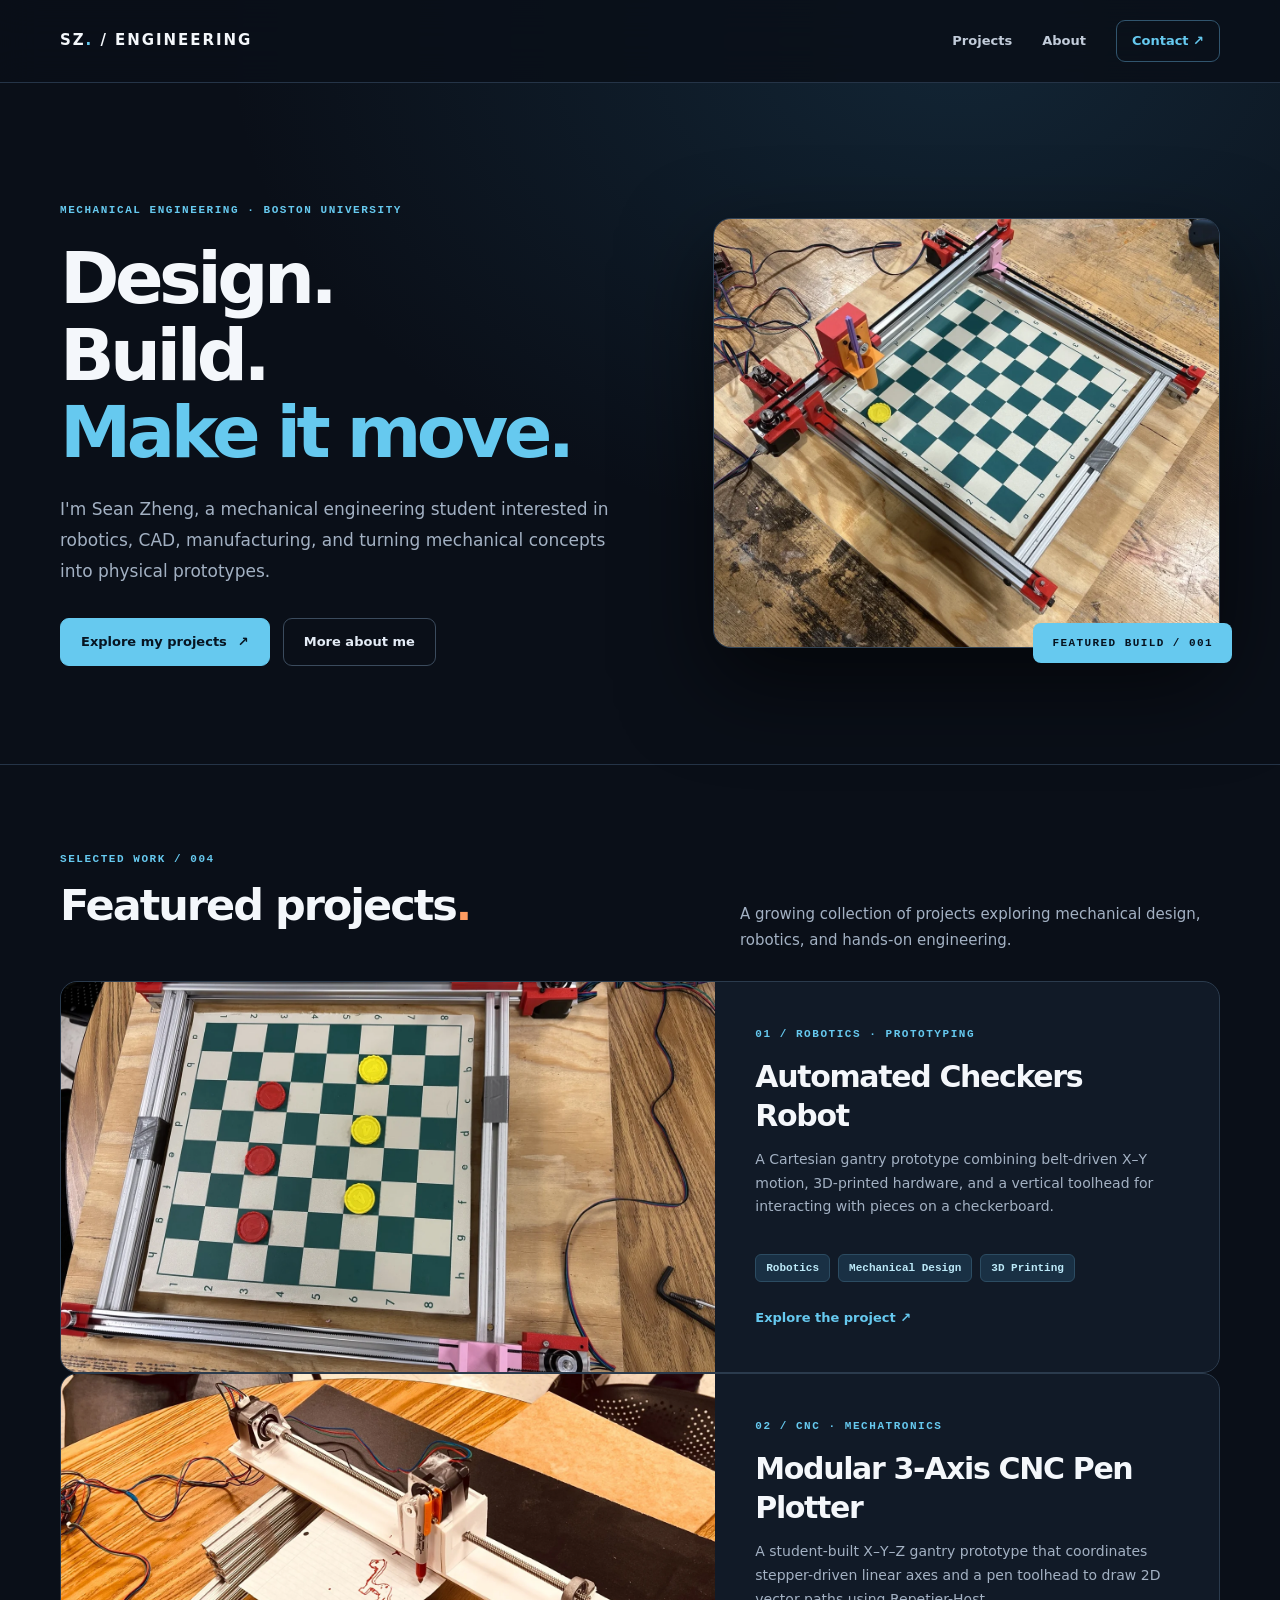
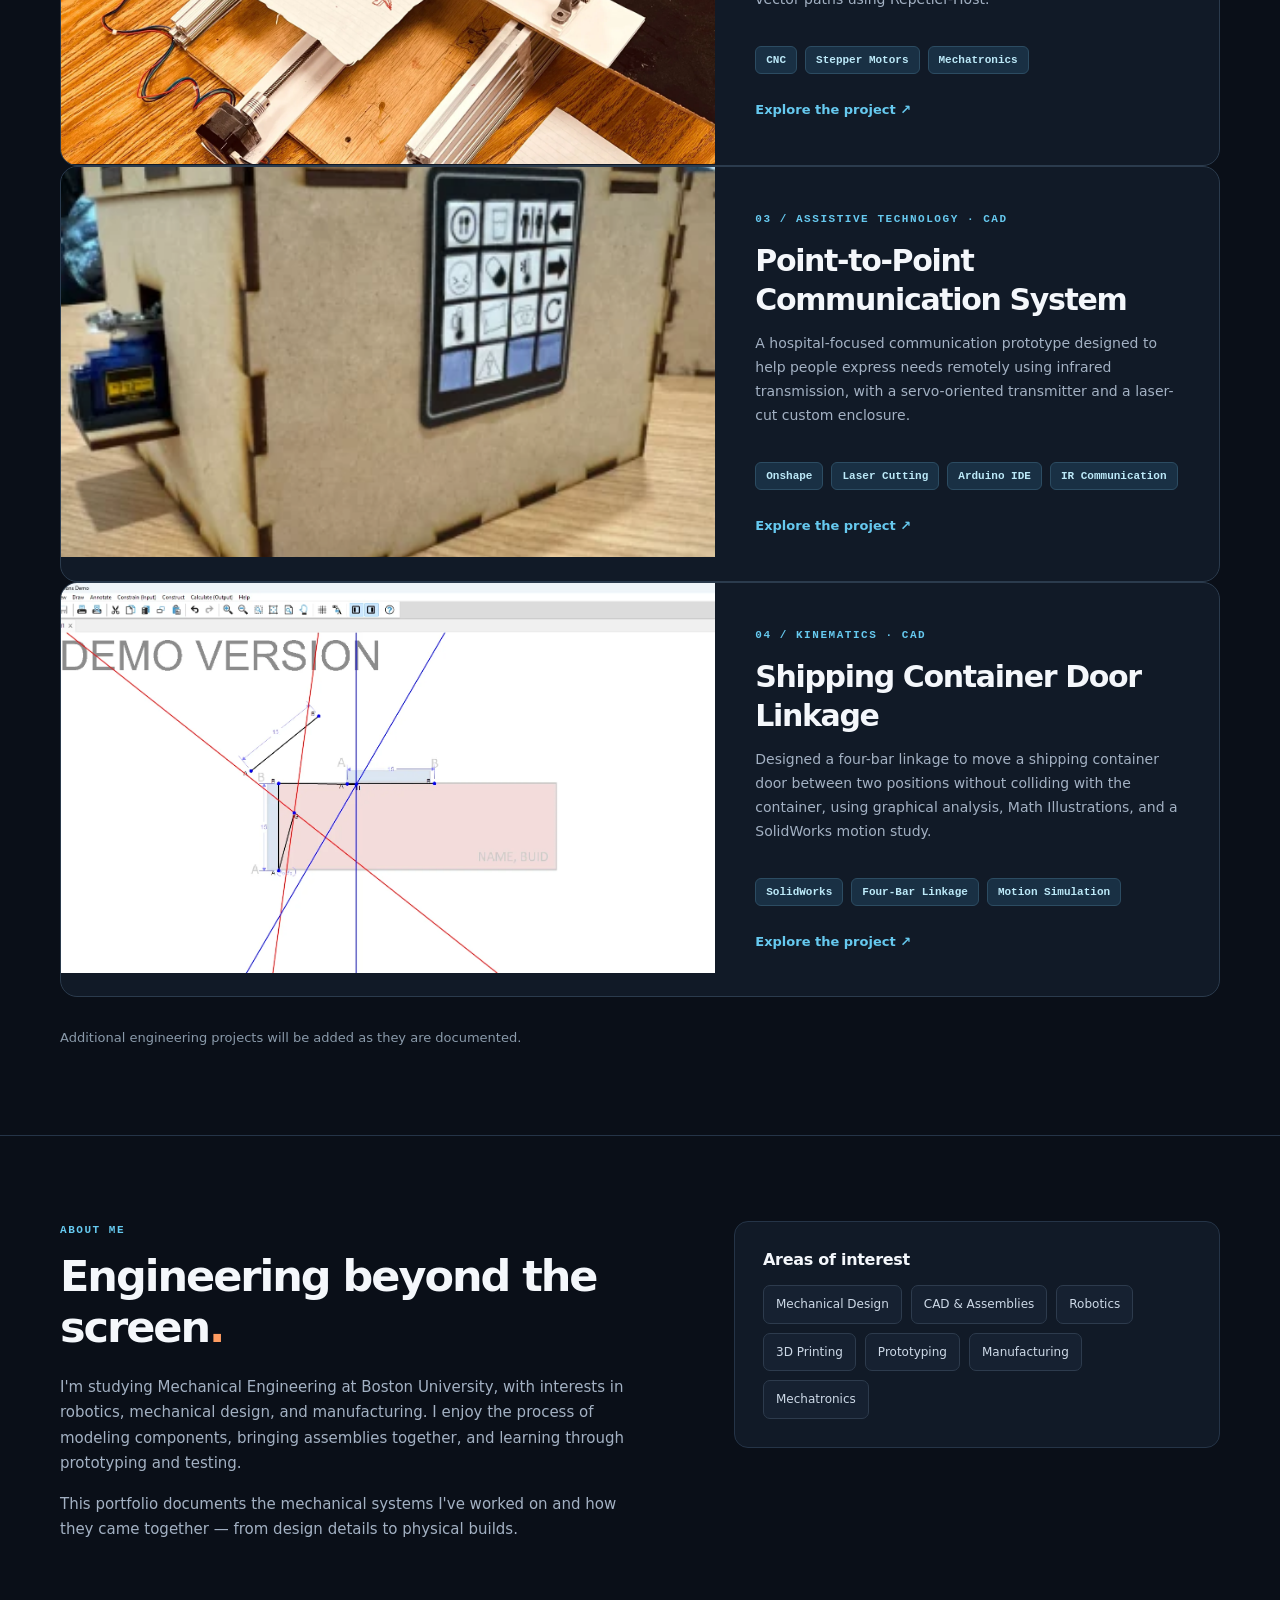
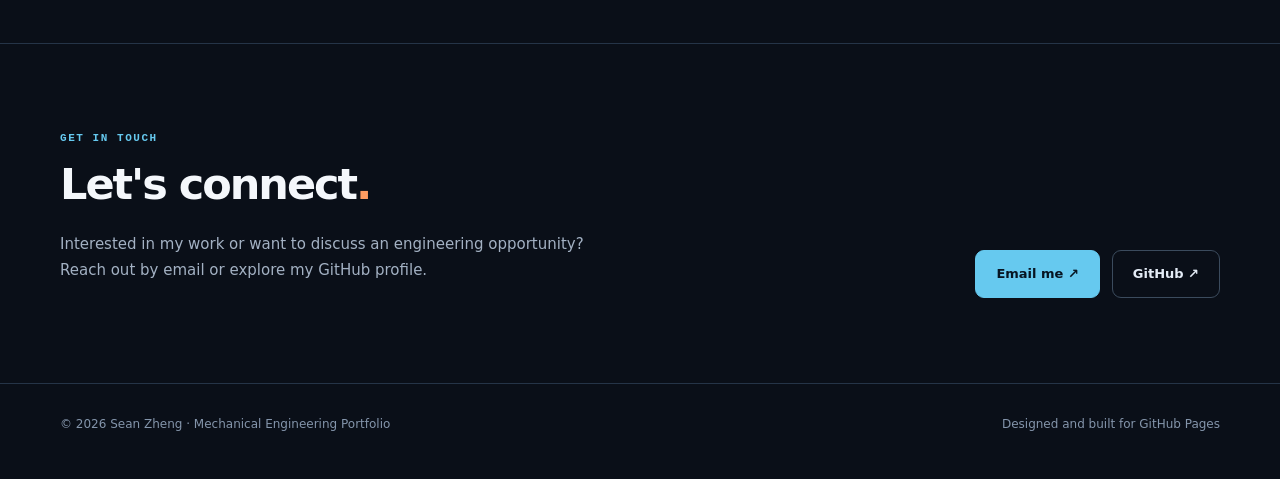
==== commit 6777b275: "Add files via upload" ====
--- a/index.html
+++ b/index.html
@@ -2,7 +2,7 @@
 <html lang="en"><head><meta charset="utf-8"><meta name="viewport" content="width=device-width, initial-scale=1"><meta name="description" content="Sean Zheng's mechanical engineering portfolio featuring robotics, CAD design, and hands-on prototyping projects."><title>Sean Zheng | Mechanical Engineering</title><link rel="stylesheet" href="styles.css"></head><body>
 <header class="site-header"><nav class="container nav" aria-label="Main navigation"><a class="logo" href="index.html">SZ<strong>.</strong> / ENGINEERING</a><div class="navlinks"><a href="#projects">Projects</a><a href="#about">About</a><a class="nav-cta" href="#contact">Contact ↗</a></div></nav></header>
 <main><section class="container hero-home" id="home"><div><div class="eyebrow">Mechanical Engineering · Boston University</div><h1>Design.<br>Build.<br><span class="accent">Make it move.</span></h1><p class="lead">I'm Sean Zheng, a mechanical engineering student interested in robotics, CAD, manufacturing, and turning mechanical concepts into physical prototypes.</p><div class="actions"><a class="btn" href="#projects">Explore my projects <span aria-hidden="true">↗</span></a><a class="btn secondary" href="#about">More about me</a></div></div><div class="hero-visual"><img src="assets/Checkers Robot/checkers-assembly.webp" alt="Gantry-style checkers robot assembled over a checkerboard" fetchpriority="high"></div></section>
-<section class="section" id="projects"><div class="container"><div class="section-head"><div><div class="eyebrow">Selected work / 003</div><h2>Featured projects<span class="orange">.</span></h2></div><p>A growing collection of projects exploring mechanical design, robotics, and hands-on engineering.</p></div><a class="project-card" href="projects/checkers-robot.html"><img src="assets/Checkers Robot/checkers-overhead.webp" alt="Top view of the automated checkers robot prototype" loading="lazy"><div class="card-content"><div class="eyebrow">01 / Robotics · Prototyping</div><h3>Automated Checkers Robot</h3><p>A Cartesian gantry prototype combining belt-driven X–Y motion, 3D-printed hardware, and a vertical toolhead for interacting with pieces on a checkerboard.</p><div class="tags"><span class="tag">Robotics</span><span class="tag">Mechanical Design</span><span class="tag">3D Printing</span></div><span class="text-link">Explore the project ↗</span></div></a><a class="project-card" href="projects/cnc-pen-plotter.html"><img src="assets/cnc-pen-plotter/plotter-complete.webp" alt="Three-axis CNC pen plotter drawing a figure on paper" loading="lazy"><div class="card-content"><div class="eyebrow">02 / CNC · Mechatronics</div><h3>Modular 3-Axis CNC Pen Plotter</h3><p>A student-built X–Y–Z gantry prototype that coordinates stepper-driven linear axes and a pen toolhead to draw 2D vector paths using Repetier-Host.</p><div class="tags"><span class="tag">CNC</span><span class="tag">Stepper Motors</span><span class="tag">Mechatronics</span></div><span class="text-link">Explore the project ↗</span></div></a><a class="project-card" href="projects/point-to-point-communication.html"><img src="assets/point-to-point-communication/p2p-housing.webp" alt="Laser-cut point-to-point communication enclosure with symbol keypad" loading="lazy"><div class="card-content"><div class="eyebrow">03 / Assistive Technology · CAD</div><h3>Point-to-Point Communication System</h3><p>A hospital-focused communication prototype designed to help people express needs remotely using infrared transmission, with a servo-oriented transmitter and a laser-cut custom enclosure.</p><div class="tags"><span class="tag">Onshape</span><span class="tag">Laser Cutting</span><span class="tag">Arduino IDE</span><span class="tag">IR Communication</span></div><span class="text-link">Explore the project ↗</span></div></a><p class="empty-space">Additional engineering projects will be added as they are documented.</p></div></section>
+<section class="section" id="projects"><div class="container"><div class="section-head"><div><div class="eyebrow">Selected work / 004</div><h2>Featured projects<span class="orange">.</span></h2></div><p>A growing collection of projects exploring mechanical design, robotics, and hands-on engineering.</p></div><a class="project-card" href="projects/checkers-robot.html"><img src="assets/Checkers Robot/checkers-overhead.webp" alt="Top view of the automated checkers robot prototype" loading="lazy"><div class="card-content"><div class="eyebrow">01 / Robotics · Prototyping</div><h3>Automated Checkers Robot</h3><p>A Cartesian gantry prototype combining belt-driven X–Y motion, 3D-printed hardware, and a vertical toolhead for interacting with pieces on a checkerboard.</p><div class="tags"><span class="tag">Robotics</span><span class="tag">Mechanical Design</span><span class="tag">3D Printing</span></div><span class="text-link">Explore the project ↗</span></div></a><a class="project-card" href="projects/cnc-pen-plotter.html"><img src="assets/cnc-pen-plotter/plotter-complete.webp" alt="Three-axis CNC pen plotter drawing a figure on paper" loading="lazy"><div class="card-content"><div class="eyebrow">02 / CNC · Mechatronics</div><h3>Modular 3-Axis CNC Pen Plotter</h3><p>A student-built X–Y–Z gantry prototype that coordinates stepper-driven linear axes and a pen toolhead to draw 2D vector paths using Repetier-Host.</p><div class="tags"><span class="tag">CNC</span><span class="tag">Stepper Motors</span><span class="tag">Mechatronics</span></div><span class="text-link">Explore the project ↗</span></div></a><a class="project-card" href="projects/point-to-point-communication.html"><img src="assets/point-to-point-communication/p2p-housing.webp" alt="Laser-cut point-to-point communication enclosure with symbol keypad" loading="lazy"><div class="card-content"><div class="eyebrow">03 / Assistive Technology · CAD</div><h3>Point-to-Point Communication System</h3><p>A hospital-focused communication prototype designed to help people express needs remotely using infrared transmission, with a servo-oriented transmitter and a laser-cut custom enclosure.</p><div class="tags"><span class="tag">Onshape</span><span class="tag">Laser Cutting</span><span class="tag">Arduino IDE</span><span class="tag">IR Communication</span></div><span class="text-link">Explore the project ↗</span></div></a><a class="project-card" href="projects/shipping-container-door.html"><img src="assets/shipping-container-door/geometry-layout.webp" alt="Geometric construction of a shipping container door linkage using pivot points and linkage bars" loading="lazy"><div class="card-content"><div class="eyebrow">04 / Kinematics · CAD</div><h3>Shipping Container Door Linkage</h3><p>Designed a four-bar linkage to move a shipping container door between two positions without colliding with the container, using graphical analysis, Math Illustrations, and a SolidWorks motion study.</p><div class="tags"><span class="tag">SolidWorks</span><span class="tag">Four-Bar Linkage</span><span class="tag">Motion Simulation</span></div><span class="text-link">Explore the project ↗</span></div></a><p class="empty-space">Additional engineering projects will be added as they are documented.</p></div></section>
 <section class="section" id="about"><div class="container about-grid"><div><div class="eyebrow">About me</div><h2>Engineering beyond the screen<span class="orange">.</span></h2><p>I'm studying Mechanical Engineering at Boston University, with interests in robotics, mechanical design, and manufacturing. I enjoy the process of modeling components, bringing assemblies together, and learning through prototyping and testing.</p><p>This portfolio documents the mechanical systems I've worked on and how they came together — from design details to physical builds.</p></div><div class="tool-box"><h3>Areas of interest</h3><div class="tool-list"><span>Mechanical Design</span><span>CAD & Assemblies</span><span>Robotics</span><span>3D Printing</span><span>Prototyping</span><span>Manufacturing</span><span>Mechatronics</span></div></div></div></section>
 <section class="section" id="contact"><div class="container contact-grid"><div><div class="eyebrow">Get in touch</div><h2>Let's connect<span class="orange">.</span></h2><p>Interested in my work or want to discuss an engineering opportunity? Reach out by email or explore my GitHub profile.</p></div><div class="contact-links"><a class="btn" href="mailto:seanzheng1119@gmail.com">Email me ↗</a><a class="btn secondary" href="https://github.com/zsean1119" target="_blank" rel="noopener noreferrer">GitHub ↗</a></div></div></section></main>
 <footer class="footer"><div class="container"><span>© <span id="year">2026</span> Sean Zheng · Mechanical Engineering Portfolio</span><span>Designed and built for GitHub Pages</span></div></footer><script src="script.js"></script></body></html>
--- a/styles.css
+++ b/styles.css
@@ -1,3 +1,6 @@
 :root{color-scheme:dark;--bg:#0a0f18;--panel:#111a27;--panel2:#162131;--line:#253447;--text:#f4f7fb;--muted:#a3b1c3;--blue:#66c9ef;--orange:#ff9c61}*{box-sizing:border-box}html{scroll-behavior:smooth}body{margin:0;background:var(--bg);color:var(--text);font:15px/1.7 Inter,ui-sans-serif,system-ui,-apple-system,BlinkMacSystemFont,"Segoe UI",sans-serif}body:before{content:"";position:absolute;top:0;left:0;right:0;height:700px;background:radial-gradient(ellipse at 75% 6%,rgba(44,107,144,.24),transparent 54%);z-index:-1;pointer-events:none}a{text-decoration:none;color:inherit}button{font:inherit}img{max-width:100%;display:block}.container{width:min(1160px,calc(100% - 48px));margin:auto}.nav{height:82px;display:flex;align-items:center;justify-content:space-between}.site-header{position:sticky;top:0;z-index:10;background:rgba(10,15,24,.88);backdrop-filter:blur(18px);border-bottom:1px solid var(--line)}.logo{font-size:15px;font-weight:900;letter-spacing:.13em}.logo strong{color:var(--blue)}.navlinks{display:flex;align-items:center;gap:30px;font-size:13px;color:#c2ccda;font-weight:650}.navlinks a:hover,.navlinks a:focus-visible{color:var(--blue)}.navlinks .nav-cta{border:1px solid #31556e;border-radius:9px;color:var(--blue);padding:9px 15px}.eyebrow{font-family:ui-monospace,SFMono-Regular,Consolas,monospace;text-transform:uppercase;letter-spacing:.14em;font-size:11px;font-weight:750;color:var(--blue)}.accent{color:var(--blue)}.orange{color:var(--orange)}h1,h2,h3,p{margin-top:0}h1{font-size:clamp(43px,6.5vw,86px);line-height:1.075;letter-spacing:-.063em;font-weight:800;margin:20px 0 23px}h2{font-size:clamp(28px,3.5vw,43px);line-height:1.18;letter-spacing:-.047em;margin:12px 0 22px}h3{font-size:19px;letter-spacing:-.018em;line-height:1.3}p{color:var(--muted)}.lead{font-size:17px;line-height:1.82;max-width:650px}.hero-home{padding:118px 0 98px;display:grid;grid-template-columns:1.07fr .93fr;gap:70px;align-items:center}.hero-home h1{font-size:clamp(48px,5.6vw,76px)}.hero-visual{position:relative}.hero-visual img{border-radius:18px;width:100%;height:430px;object-fit:cover;border:1px solid #314357;box-shadow:0 35px 90px #0009}.hero-visual:after{content:'FEATURED BUILD  /  001';position:absolute;right:-12px;bottom:-15px;white-space:nowrap;background:var(--blue);color:#061320;font:800 11px ui-monospace,monospace;letter-spacing:.13em;padding:14px 19px;border-radius:8px}.actions{display:flex;flex-wrap:wrap;gap:13px;margin-top:31px}.btn{display:inline-flex;align-items:center;gap:11px;background:var(--blue);color:#071522;border:1px solid var(--blue);border-radius:9px;padding:12px 20px;font-weight:750;font-size:13px;transition:transform .2s,background .2s}.btn:hover{transform:translateY(-2px);background:#a0e4fa}.btn.secondary{background:transparent;border-color:#3b4b5d;color:#e4ecf6}.btn.secondary:hover{background:#182636}.section{padding:85px 0;border-top:1px solid var(--line)}.section-head{display:flex;align-items:end;justify-content:space-between;gap:25px;margin-bottom:28px}.section-head p{max-width:480px;margin:0}.project-card{display:grid;grid-template-columns:1.13fr .87fr;border:1px solid #2b3b4d;background:var(--panel);border-radius:17px;overflow:hidden;transition:border-color .2s,transform .2s}.project-card:hover{border-color:#62b5d2;transform:translateY(-3px)}.project-card>img{width:100%;height:390px;object-fit:cover}.card-content{padding:43px 40px;display:flex;flex-direction:column;align-items:flex-start;justify-content:center}.card-content h3{font-size:30px;letter-spacing:-.045em;margin:13px 0}.card-content p{font-size:14px}.tags{display:flex;gap:8px;flex-wrap:wrap;margin:21px 0 25px}.tag{font:700 11px ui-monospace,monospace;color:#bce9f8;background:#193044;border:1px solid #2c4c62;border-radius:6px;padding:7px 10px}.text-link{font-size:13px;color:var(--blue);font-weight:800}.text-link:hover{text-decoration:underline}.about-grid{display:grid;grid-template-columns:1.1fr .9fr;gap:80px;align-items:start}.about-grid p{max-width:620px}.tool-box{border:1px solid var(--line);border-radius:14px;background:var(--panel);padding:28px}.tool-box h3{font-size:16px;margin-bottom:15px}.tool-list{display:flex;flex-wrap:wrap;gap:9px}.tool-list span{background:var(--panel2);padding:8px 12px;border-radius:7px;font-size:12px;color:#cdd9e7;border:1px solid #2d3b4d}.contact-grid{display:grid;grid-template-columns:1fr 1fr;gap:50px;align-items:end}.contact-grid p{max-width:540px}.contact-links{display:flex;flex-wrap:wrap;gap:12px;justify-content:flex-end}.footer{border-top:1px solid var(--line);padding:30px 0 40px;color:#8495ab;font-size:12px}.footer .container{display:flex;justify-content:space-between;gap:20px}.footer a:hover{color:var(--blue)}.breadcrumbs{margin-top:42px;display:inline-block;color:var(--blue);font-size:13px;font-weight:750}.project-hero{padding:52px 0 0}.project-hero h1{font-size:clamp(46px,7.1vw,90px)}.project-hero .lead{max-width:820px}.project-hero-image{width:100%;height:520px;object-fit:cover;border:1px solid #304355;border-radius:17px;margin-top:37px}.spec-grid{display:grid;grid-template-columns:repeat(3,1fr);gap:14px;margin:17px 0 5px}.spec{background:var(--panel);border:1px solid var(--line);border-radius:11px;padding:23px 25px}.spec-label{display:block;font:750 11px ui-monospace,monospace;color:#8b9fb3;text-transform:uppercase;letter-spacing:.08em;margin-bottom:7px}.spec strong{font-size:15px}.details{display:grid;grid-template-columns:1fr 1fr;gap:70px;align-items:center}.details img{width:100%;max-height:590px;object-fit:cover;border-radius:15px;border:1px solid var(--line)}.features{padding:0;margin:0;list-style:none}.features li{border-top:1px solid var(--line);padding:18px 0}.features li strong{display:block;color:var(--text);margin-bottom:3px}.features li span{color:var(--muted);font-size:14px}.gallery{display:grid;grid-template-columns:repeat(3,1fr);gap:16px}.gallery button{cursor:zoom-in;border:1px solid var(--line);background:var(--panel);border-radius:12px;overflow:hidden;padding:0;text-align:left;color:var(--text)}.gallery button:hover{border-color:var(--blue)}.gallery img{width:100%;height:260px;object-fit:cover}.gallery .caption{display:block;padding:12px 15px;font-size:12px;color:#cad6e4}.demo-layout{display:grid;grid-template-columns:1fr 1fr;gap:60px;align-items:center}.demo-layout video{max-height:520px;width:100%;background:#000;border:1px solid var(--line);border-radius:14px}.note{font-size:12px;max-width:650px}.lightbox{position:fixed;inset:0;z-index:40;background:#04070cf0;display:none;place-items:center;padding:50px}.lightbox.is-open{display:grid}.lightbox img{max-width:100%;max-height:86vh;object-fit:contain}.lightbox button{position:absolute;top:16px;right:22px;color:white;background:none;border:0;font-size:32px;cursor:pointer}.empty-space{margin:30px 0 0;color:#8a9aaa;font-size:13px}a:focus-visible,button:focus-visible{outline:2px solid var(--blue);outline-offset:4px}@media(max-width:850px){.hero-home{padding:75px 0;grid-template-columns:1fr;gap:40px}.hero-visual img{height:400px}.project-card{grid-template-columns:1fr}.project-card>img{height:360px}.card-content{padding:28px}.about-grid,.details,.demo-layout{grid-template-columns:1fr;gap:35px}.contact-grid{grid-template-columns:1fr;gap:12px}.contact-links{justify-content:flex-start}.project-hero-image{height:360px}.gallery{grid-template-columns:repeat(2,1fr)}.spec-grid{grid-template-columns:1fr 1fr}}@media(max-width:580px){.container{width:calc(100% - 32px)}.nav{height:68px}.logo{font-size:12px}.navlinks{gap:13px;font-size:12px}.navlinks .nav-cta{padding:7px 9px}.hero-home{padding-top:60px}.hero-home h1{font-size:49px}.hero-visual img{height:310px}.hero-visual:after{right:0}.section{padding:63px 0}.section-head{display:block}.section-head p{margin:10px 0 0}.project-card>img{height:240px}.project-hero{padding-top:20px}.project-hero h1{font-size:52px}.project-hero-image{height:250px;margin-top:25px}.spec-grid,.gallery{grid-template-columns:1fr}.gallery img{height:275px}.footer .container{display:block}.footer .container span{display:block;margin-top:9px}}@media(prefers-reduced-motion:reduce){html{scroll-behavior:auto}*{transition:none!important}}
 
 .p2p-video-grid{display:grid;grid-template-columns:repeat(2,minmax(0,1fr));gap:22px;margin-top:25px}.p2p-video-grid video{width:100%;display:block;aspect-ratio:16/9;background:#000;border:1px solid var(--line);border-radius:12px}.p2p-video-grid .note{margin-top:10px}@media(max-width:760px){.p2p-video-grid{grid-template-columns:1fr}}
+
+/* Shipping container door linkage */
+.linkage-hero{object-fit:contain;background:#f7f8fc;padding:12px}.linkage-detail{object-fit:contain!important;background:#f7f8fc}.linkage-challenge{padding:19px 0;border-top:1px solid var(--line)}.linkage-challenge h3{margin-bottom:7px}.linkage-challenge p{max-width:850px;margin-bottom:0}.linkage-challenge:last-child{border-bottom:1px solid var(--line)}.gallery button img[src*="shipping-container-door"]{object-fit:contain;background:#f5f6fa;padding:8px}
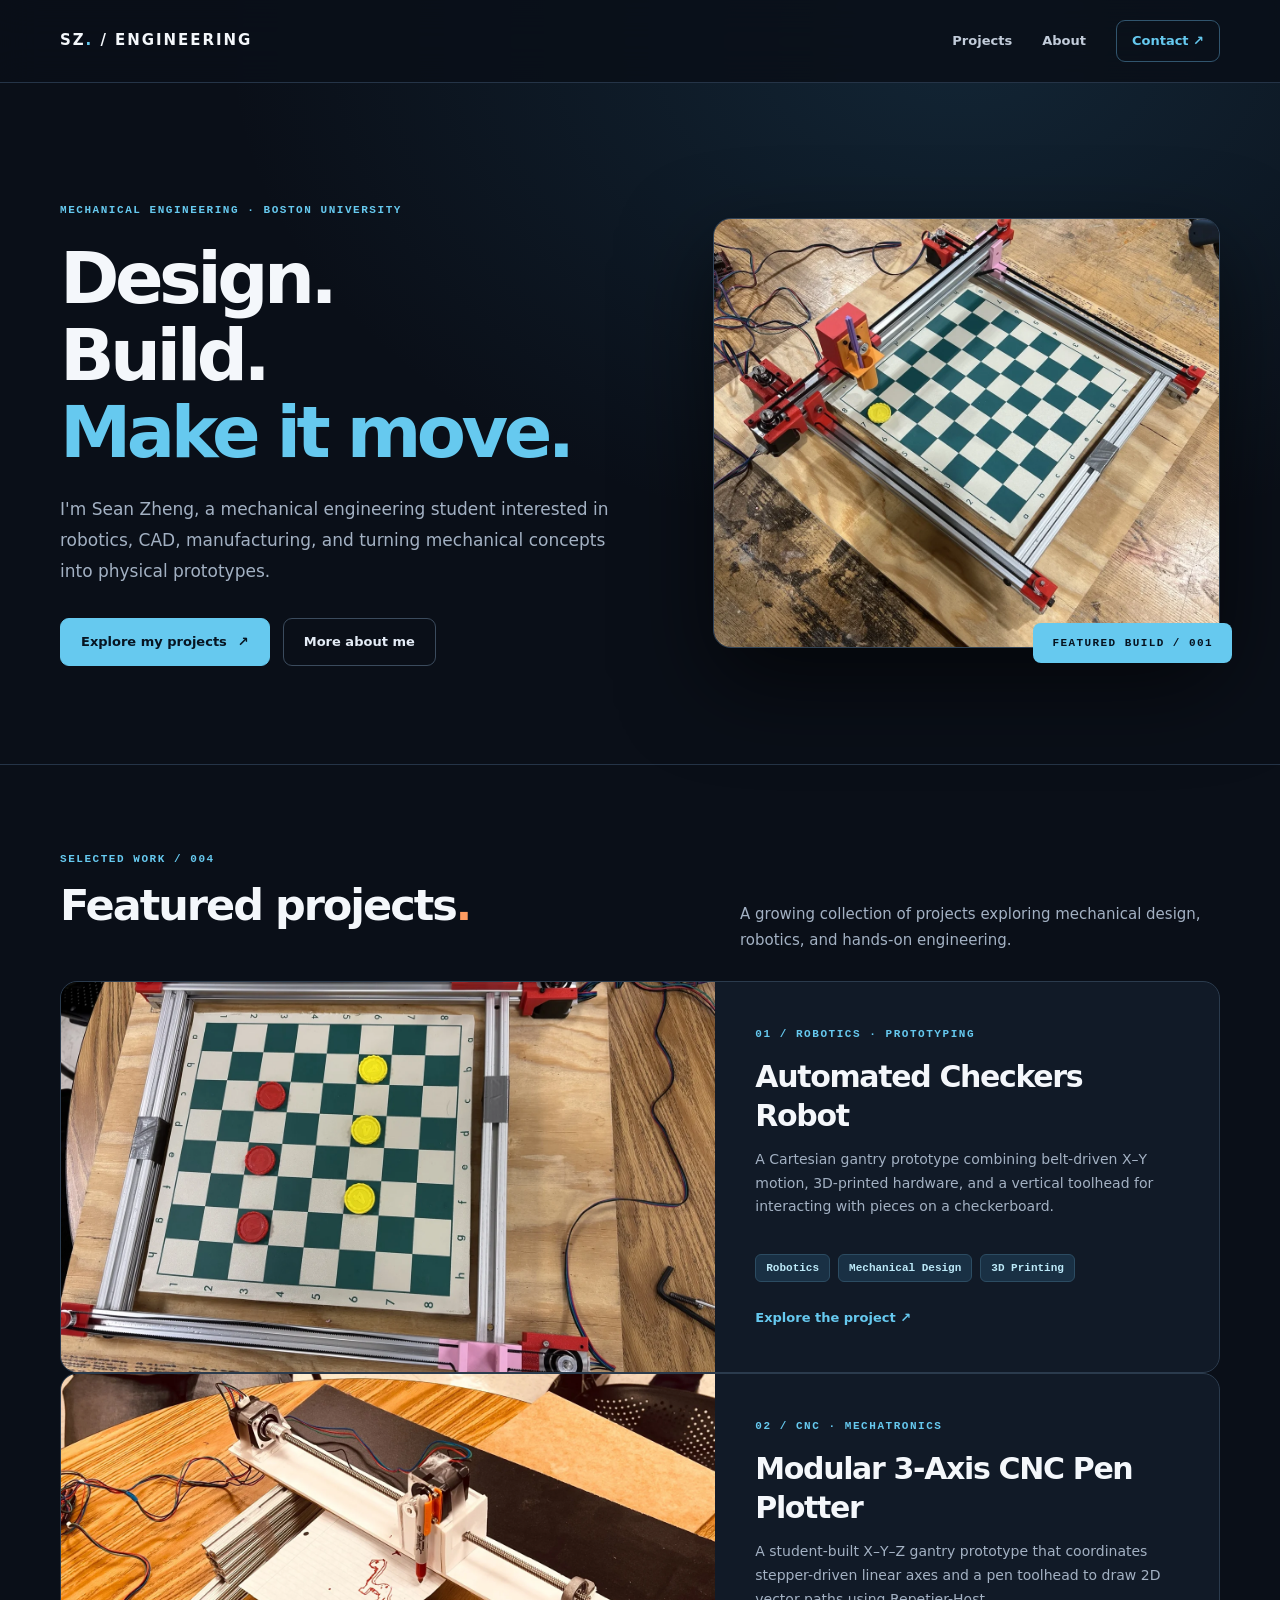
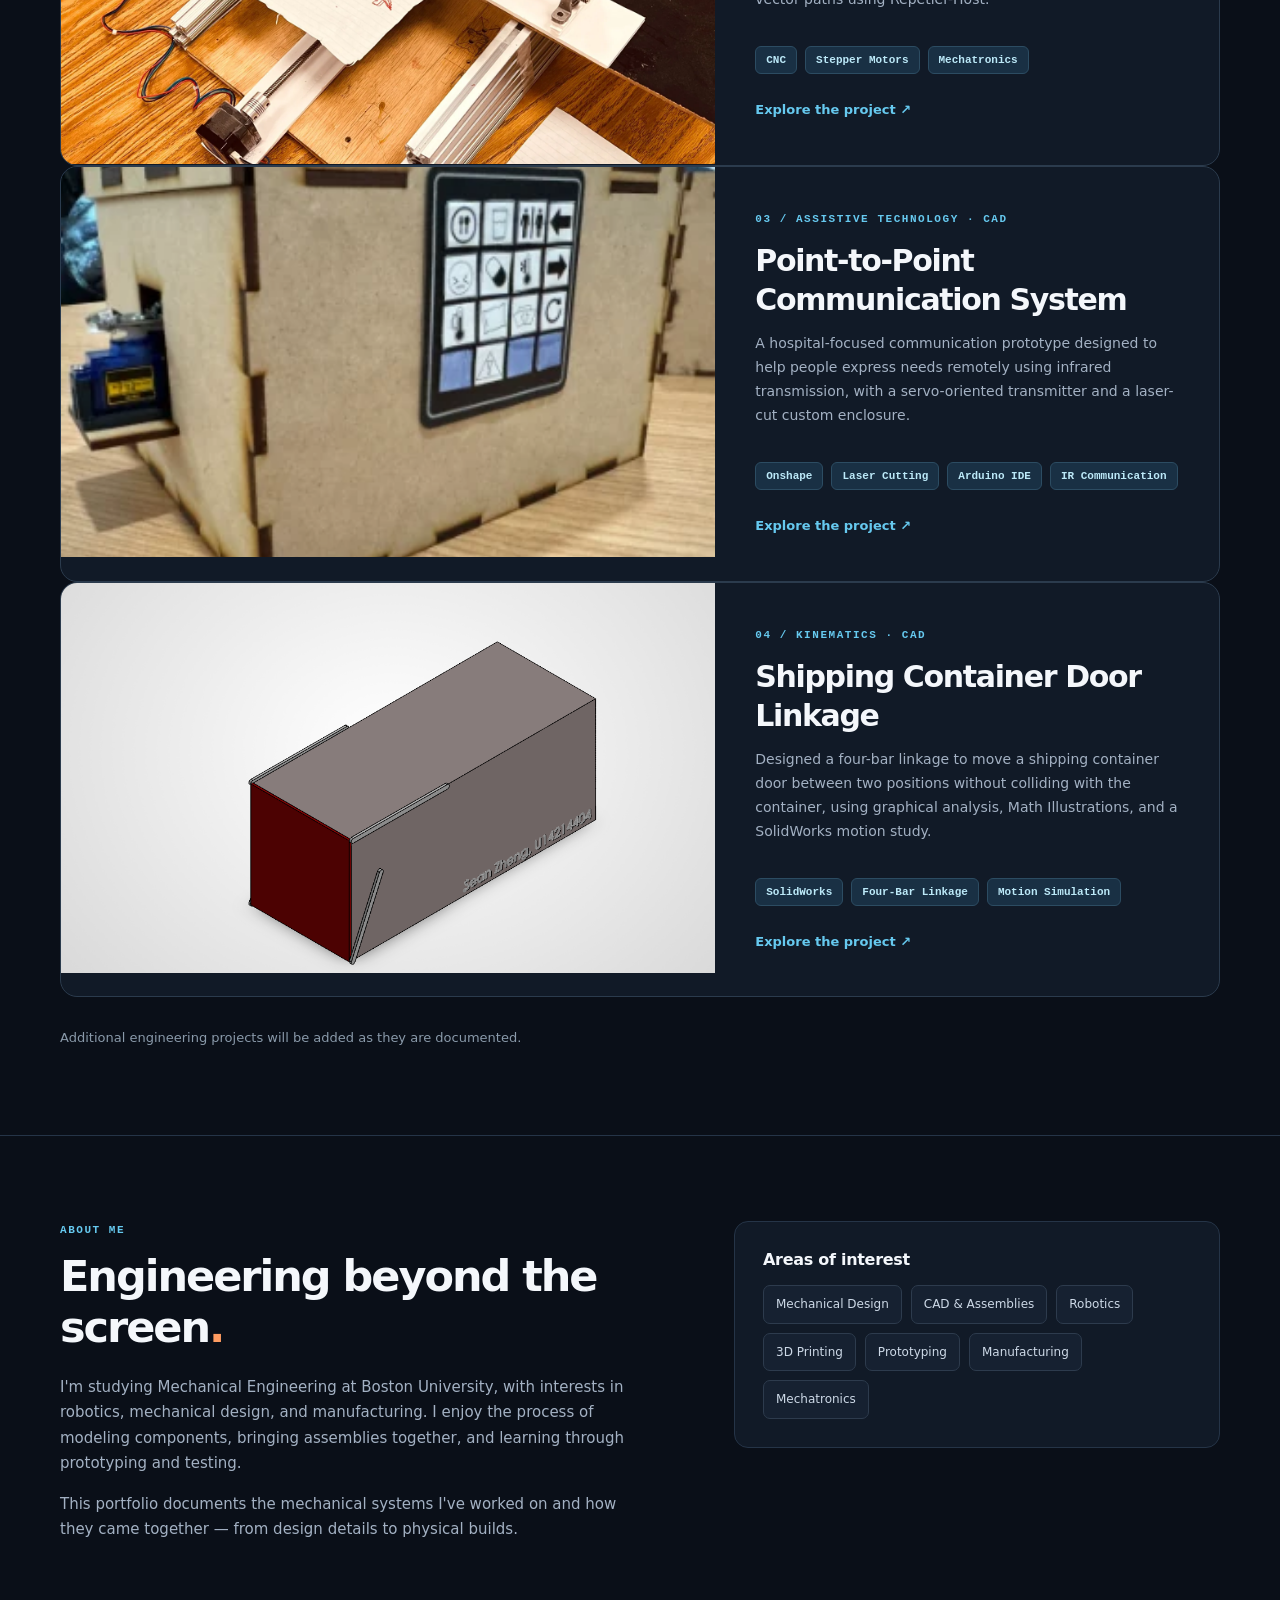
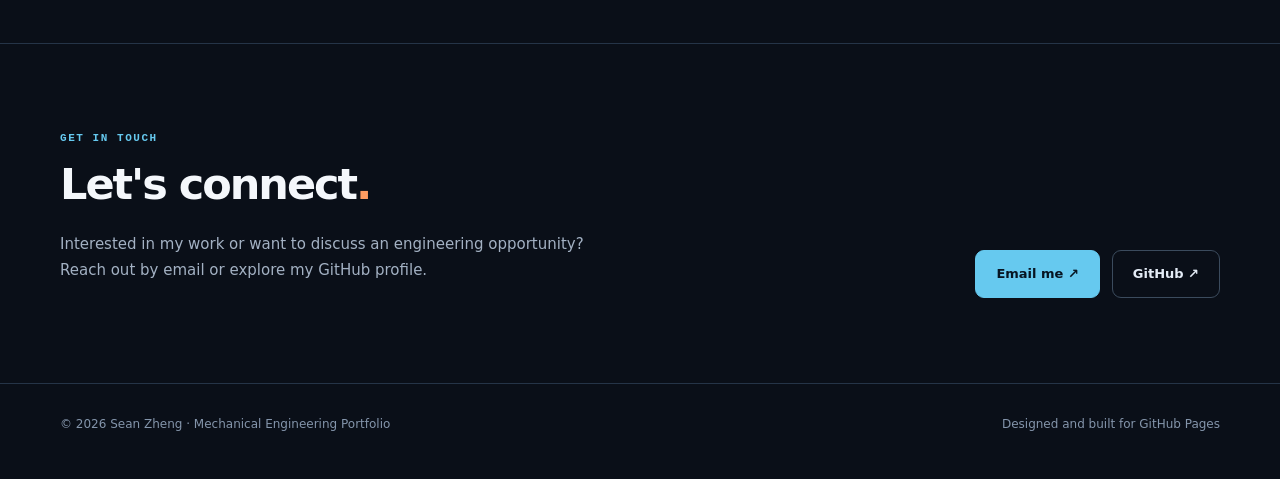
==== commit ad519f93: "Update index.html" ====
--- a/index.html
+++ b/index.html
@@ -2,7 +2,7 @@
 <html lang="en"><head><meta charset="utf-8"><meta name="viewport" content="width=device-width, initial-scale=1"><meta name="description" content="Sean Zheng's mechanical engineering portfolio featuring robotics, CAD design, and hands-on prototyping projects."><title>Sean Zheng | Mechanical Engineering</title><link rel="stylesheet" href="styles.css"></head><body>
 <header class="site-header"><nav class="container nav" aria-label="Main navigation"><a class="logo" href="index.html">SZ<strong>.</strong> / ENGINEERING</a><div class="navlinks"><a href="#projects">Projects</a><a href="#about">About</a><a class="nav-cta" href="#contact">Contact ↗</a></div></nav></header>
 <main><section class="container hero-home" id="home"><div><div class="eyebrow">Mechanical Engineering · Boston University</div><h1>Design.<br>Build.<br><span class="accent">Make it move.</span></h1><p class="lead">I'm Sean Zheng, a mechanical engineering student interested in robotics, CAD, manufacturing, and turning mechanical concepts into physical prototypes.</p><div class="actions"><a class="btn" href="#projects">Explore my projects <span aria-hidden="true">↗</span></a><a class="btn secondary" href="#about">More about me</a></div></div><div class="hero-visual"><img src="assets/Checkers Robot/checkers-assembly.webp" alt="Gantry-style checkers robot assembled over a checkerboard" fetchpriority="high"></div></section>
-<section class="section" id="projects"><div class="container"><div class="section-head"><div><div class="eyebrow">Selected work / 004</div><h2>Featured projects<span class="orange">.</span></h2></div><p>A growing collection of projects exploring mechanical design, robotics, and hands-on engineering.</p></div><a class="project-card" href="projects/checkers-robot.html"><img src="assets/Checkers Robot/checkers-overhead.webp" alt="Top view of the automated checkers robot prototype" loading="lazy"><div class="card-content"><div class="eyebrow">01 / Robotics · Prototyping</div><h3>Automated Checkers Robot</h3><p>A Cartesian gantry prototype combining belt-driven X–Y motion, 3D-printed hardware, and a vertical toolhead for interacting with pieces on a checkerboard.</p><div class="tags"><span class="tag">Robotics</span><span class="tag">Mechanical Design</span><span class="tag">3D Printing</span></div><span class="text-link">Explore the project ↗</span></div></a><a class="project-card" href="projects/cnc-pen-plotter.html"><img src="assets/cnc-pen-plotter/plotter-complete.webp" alt="Three-axis CNC pen plotter drawing a figure on paper" loading="lazy"><div class="card-content"><div class="eyebrow">02 / CNC · Mechatronics</div><h3>Modular 3-Axis CNC Pen Plotter</h3><p>A student-built X–Y–Z gantry prototype that coordinates stepper-driven linear axes and a pen toolhead to draw 2D vector paths using Repetier-Host.</p><div class="tags"><span class="tag">CNC</span><span class="tag">Stepper Motors</span><span class="tag">Mechatronics</span></div><span class="text-link">Explore the project ↗</span></div></a><a class="project-card" href="projects/point-to-point-communication.html"><img src="assets/point-to-point-communication/p2p-housing.webp" alt="Laser-cut point-to-point communication enclosure with symbol keypad" loading="lazy"><div class="card-content"><div class="eyebrow">03 / Assistive Technology · CAD</div><h3>Point-to-Point Communication System</h3><p>A hospital-focused communication prototype designed to help people express needs remotely using infrared transmission, with a servo-oriented transmitter and a laser-cut custom enclosure.</p><div class="tags"><span class="tag">Onshape</span><span class="tag">Laser Cutting</span><span class="tag">Arduino IDE</span><span class="tag">IR Communication</span></div><span class="text-link">Explore the project ↗</span></div></a><a class="project-card" href="projects/shipping-container-door.html"><img src="assets/shipping-container-door/geometry-layout.webp" alt="Geometric construction of a shipping container door linkage using pivot points and linkage bars" loading="lazy"><div class="card-content"><div class="eyebrow">04 / Kinematics · CAD</div><h3>Shipping Container Door Linkage</h3><p>Designed a four-bar linkage to move a shipping container door between two positions without colliding with the container, using graphical analysis, Math Illustrations, and a SolidWorks motion study.</p><div class="tags"><span class="tag">SolidWorks</span><span class="tag">Four-Bar Linkage</span><span class="tag">Motion Simulation</span></div><span class="text-link">Explore the project ↗</span></div></a><p class="empty-space">Additional engineering projects will be added as they are documented.</p></div></section>
+<section class="section" id="projects"><div class="container"><div class="section-head"><div><div class="eyebrow">Selected work / 004</div><h2>Featured projects<span class="orange">.</span></h2></div><p>A growing collection of projects exploring mechanical design, robotics, and hands-on engineering.</p></div><a class="project-card" href="projects/checkers-robot.html"><img src="assets/Checkers Robot/checkers-overhead.webp" alt="Top view of the automated checkers robot prototype" loading="lazy"><div class="card-content"><div class="eyebrow">01 / Robotics · Prototyping</div><h3>Automated Checkers Robot</h3><p>A Cartesian gantry prototype combining belt-driven X–Y motion, 3D-printed hardware, and a vertical toolhead for interacting with pieces on a checkerboard.</p><div class="tags"><span class="tag">Robotics</span><span class="tag">Mechanical Design</span><span class="tag">3D Printing</span></div><span class="text-link">Explore the project ↗</span></div></a><a class="project-card" href="projects/cnc-pen-plotter.html"><img src="assets/cnc-pen-plotter/plotter-complete.webp" alt="Three-axis CNC pen plotter drawing a figure on paper" loading="lazy"><div class="card-content"><div class="eyebrow">02 / CNC · Mechatronics</div><h3>Modular 3-Axis CNC Pen Plotter</h3><p>A student-built X–Y–Z gantry prototype that coordinates stepper-driven linear axes and a pen toolhead to draw 2D vector paths using Repetier-Host.</p><div class="tags"><span class="tag">CNC</span><span class="tag">Stepper Motors</span><span class="tag">Mechatronics</span></div><span class="text-link">Explore the project ↗</span></div></a><a class="project-card" href="projects/point-to-point-communication.html"><img src="assets/point-to-point-communication/p2p-housing.webp" alt="Laser-cut point-to-point communication enclosure with symbol keypad" loading="lazy"><div class="card-content"><div class="eyebrow">03 / Assistive Technology · CAD</div><h3>Point-to-Point Communication System</h3><p>A hospital-focused communication prototype designed to help people express needs remotely using infrared transmission, with a servo-oriented transmitter and a laser-cut custom enclosure.</p><div class="tags"><span class="tag">Onshape</span><span class="tag">Laser Cutting</span><span class="tag">Arduino IDE</span><span class="tag">IR Communication</span></div><span class="text-link">Explore the project ↗</span></div></a><a class="project-card" href="projects/shipping-container-door.html"><img src="assets/shipping-container-door/container-cad.png" alt="Geometric construction of a shipping container door linkage using pivot points and linkage bars" loading="lazy"><div class="card-content"><div class="eyebrow">04 / Kinematics · CAD</div><h3>Shipping Container Door Linkage</h3><p>Designed a four-bar linkage to move a shipping container door between two positions without colliding with the container, using graphical analysis, Math Illustrations, and a SolidWorks motion study.</p><div class="tags"><span class="tag">SolidWorks</span><span class="tag">Four-Bar Linkage</span><span class="tag">Motion Simulation</span></div><span class="text-link">Explore the project ↗</span></div></a><p class="empty-space">Additional engineering projects will be added as they are documented.</p></div></section>
 <section class="section" id="about"><div class="container about-grid"><div><div class="eyebrow">About me</div><h2>Engineering beyond the screen<span class="orange">.</span></h2><p>I'm studying Mechanical Engineering at Boston University, with interests in robotics, mechanical design, and manufacturing. I enjoy the process of modeling components, bringing assemblies together, and learning through prototyping and testing.</p><p>This portfolio documents the mechanical systems I've worked on and how they came together — from design details to physical builds.</p></div><div class="tool-box"><h3>Areas of interest</h3><div class="tool-list"><span>Mechanical Design</span><span>CAD & Assemblies</span><span>Robotics</span><span>3D Printing</span><span>Prototyping</span><span>Manufacturing</span><span>Mechatronics</span></div></div></div></section>
 <section class="section" id="contact"><div class="container contact-grid"><div><div class="eyebrow">Get in touch</div><h2>Let's connect<span class="orange">.</span></h2><p>Interested in my work or want to discuss an engineering opportunity? Reach out by email or explore my GitHub profile.</p></div><div class="contact-links"><a class="btn" href="mailto:seanzheng1119@gmail.com">Email me ↗</a><a class="btn secondary" href="https://github.com/zsean1119" target="_blank" rel="noopener noreferrer">GitHub ↗</a></div></div></section></main>
 <footer class="footer"><div class="container"><span>© <span id="year">2026</span> Sean Zheng · Mechanical Engineering Portfolio</span><span>Designed and built for GitHub Pages</span></div></footer><script src="script.js"></script></body></html>
